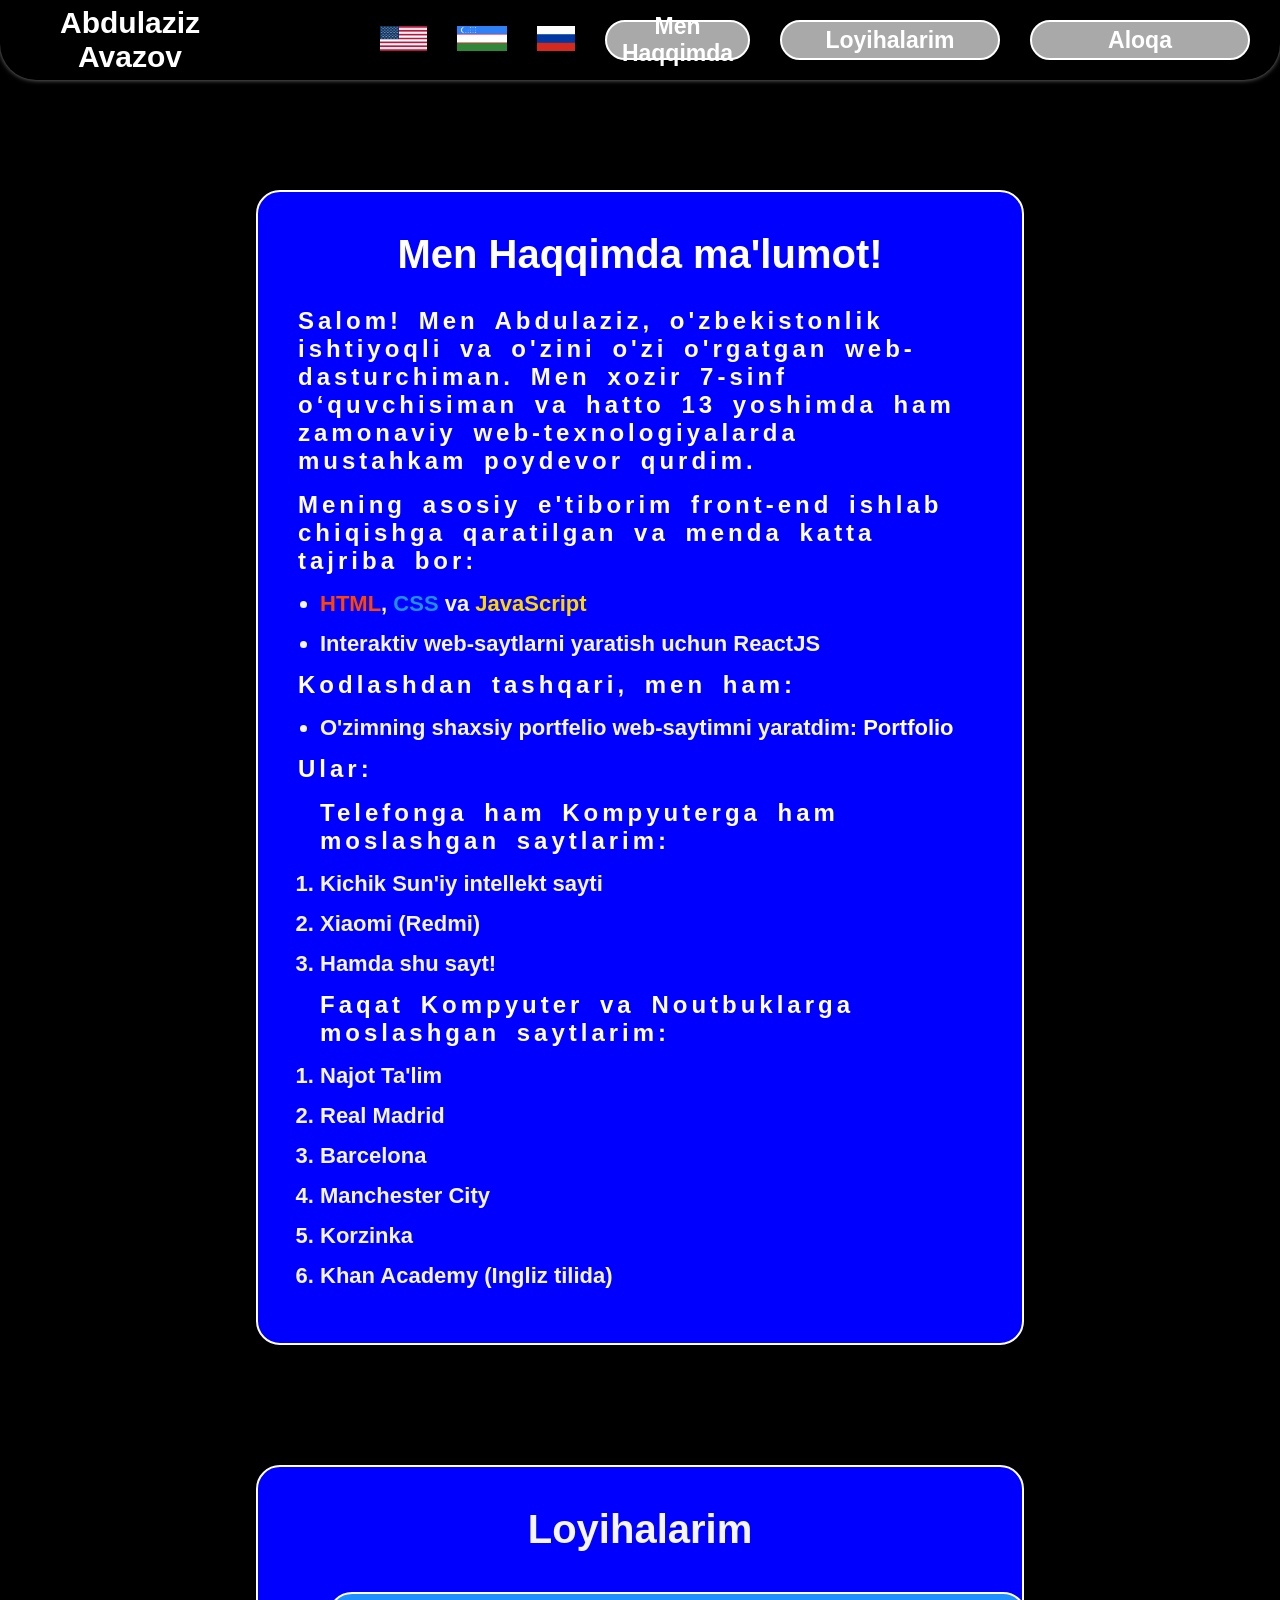
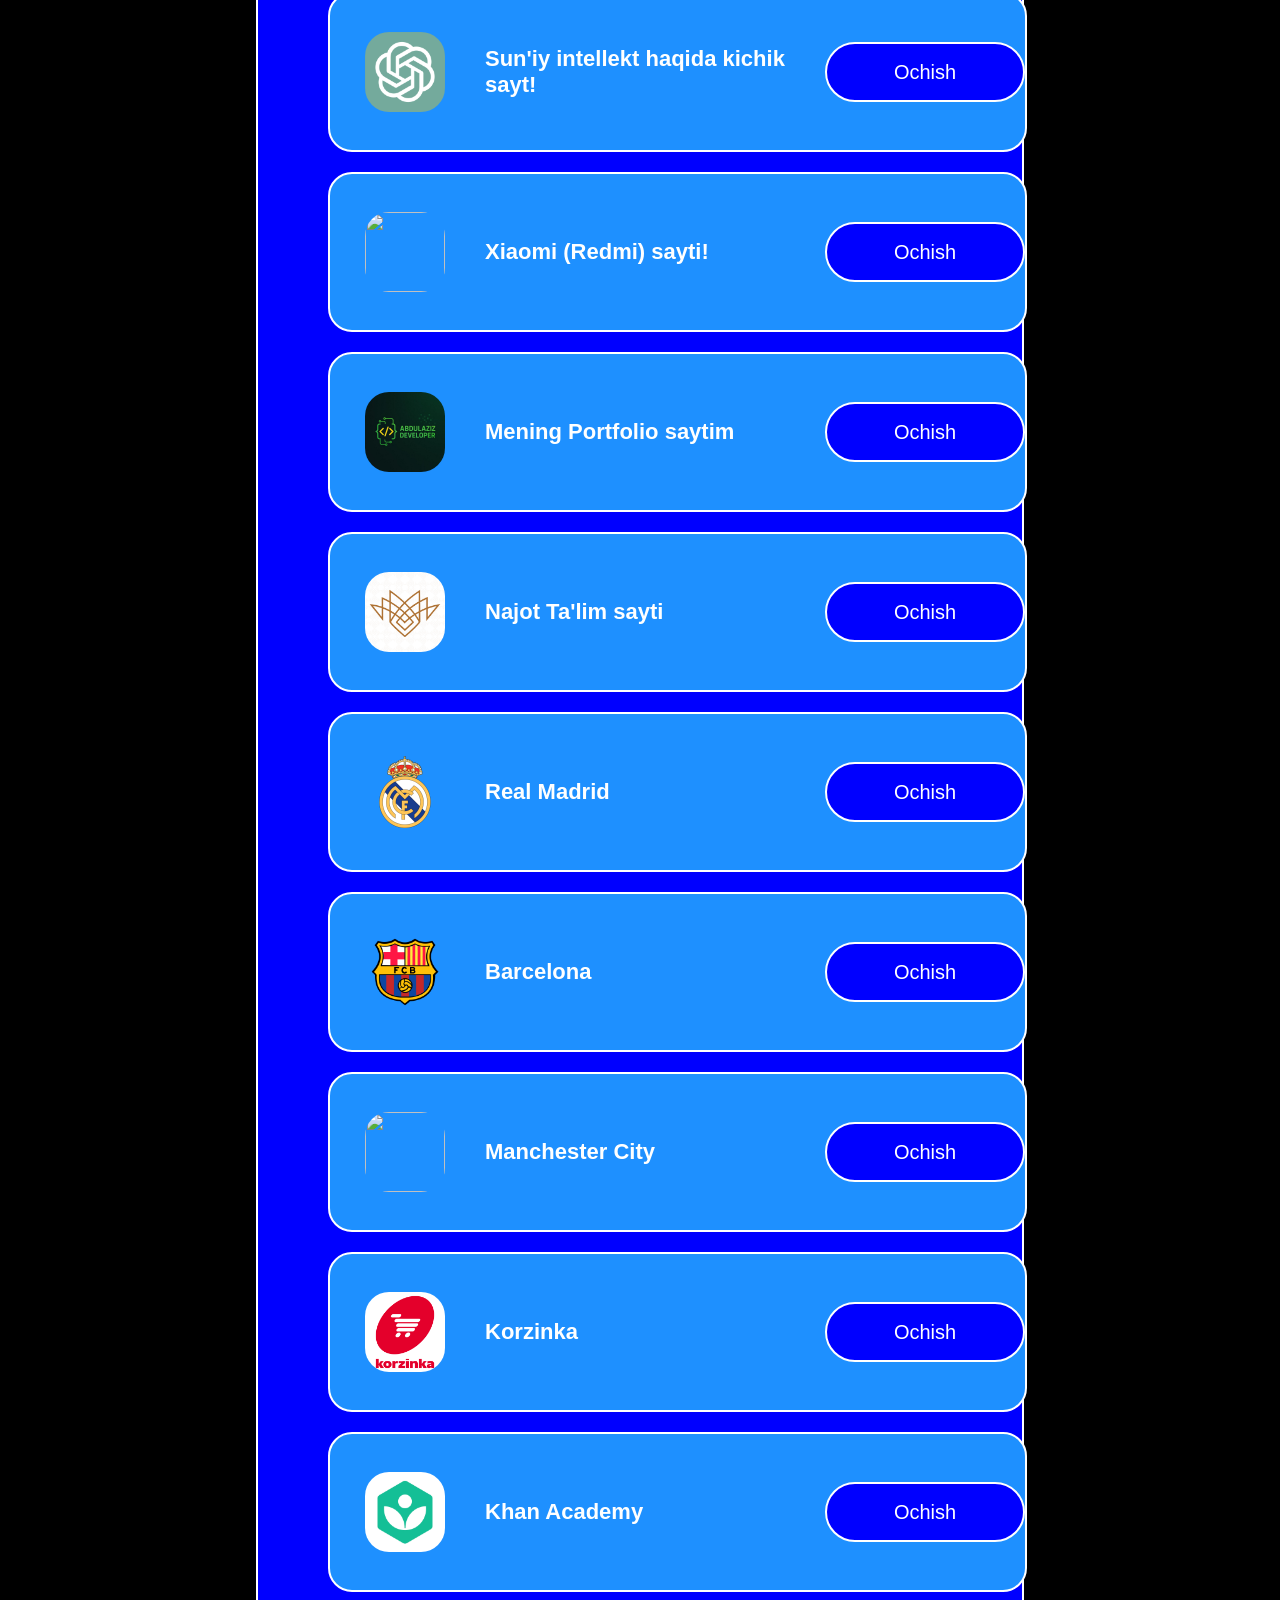
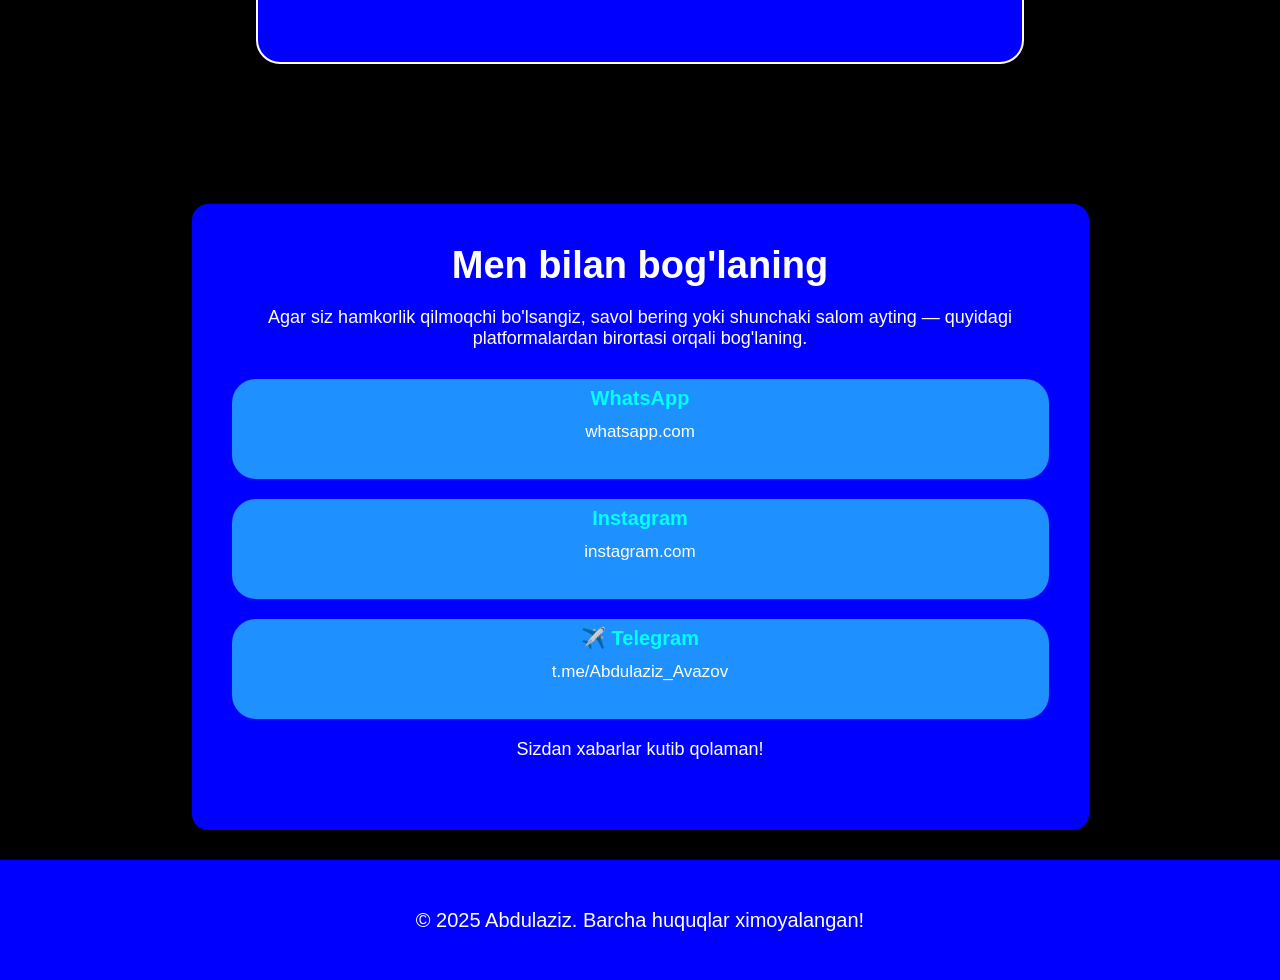
==== index.html @ b0a30433 "myportfolio" ====
<!DOCTYPE html>
<html lang="en">
<head>
    <meta charset="UTF-8">
    <meta name="viewport" content="width=device-width, initial-scale=1.0">
    <link rel="stylesheet" href="style.css">
    <title>Abdulaziz Portfolio</title>
</head>
<body>
    <header>
        <nav>
            <a href="./index.html"><h1>Abdulaziz Avazov</h1></a>
            <div class="flags">
                <a href="ingliz.html"><img src="img/image copy 7.png" alt=""></a>
                <a href="index.html"><img src="img/image copy 8.png" alt=""></a>
                <a href="rus.html"><img src="img/image copy 9.png" alt=""></a>
            </div>
            <h2 id="scroll-btn">Men Haqqimda</h2>
            <div class="h2lar">
                <h2 id="scroll-btn2">Loyihalarim</h2>
                <h2 id="scroll-btn3">Aloqa</h2>
            </div>
        </nav>
    </header>
    <main>
        <div class="first">
            <div class="men-haqqimda">
                <h1>Men Haqqimda ma'lumot!</h1>
                <p>Salom! Men Abdulaziz, o'zbekistonlik ishtiyoqli va o'zini o'zi o'rgatgan web-dasturchiman. Men xozir 7-sinf o‘quvchisiman va hatto 13 yoshimda ham zamonaviy web-texnologiyalarda mustahkam poydevor qurdim.<br>
                <p>Mening asosiy e'tiborim front-end ishlab chiqishga qaratilgan va menda katta tajriba bor:</p>
                <ul>
                    <li><span><b>HTML</b></span>, <span><b>CSS</b></span> va <span><b>JavaScript</b></span></li>
                    <li>Interaktiv web-saytlarni yaratish uchun ReactJS
                    </li>
                </ul>
                <p>Kodlashdan tashqari, men ham:            </p>
                <ul>
                    <li>O'zimning shaxsiy portfelio web-saytimni yaratdim: <a href="abdulazizportfolio.vercel.app">Portfolio</a></li>
                </ul>
                <p><b>Ular:</b><br></p>
                <ol>
                    <p>Telefonga ham Kompyuterga ham moslashgan saytlarim:</p>
                    <a href="https://reaksiyasayti.vercel.app/"><li>Kichik Sun'iy intellekt sayti</li></a>
                    <a href="https://xiaomi-beryl-nine.vercel.app/"><li>Xiaomi (Redmi)</li></a>
                    <a href="/index.html"><li>Hamda shu sayt!</li></a>
                </ol>
                <ol>
                    <p>Faqat Kompyuter va Noutbuklarga moslashgan saytlarim:</p>
                    <a href="https://najot-talim-sepia.vercel.app/"><li>Najot Ta'lim</li></a>
                    <a href="https://realmadrid-kohl.vercel.app/"><li>Real Madrid</li></a>
                    <a href="https://barcelonasitenikeproject.vercel.app/"><li>Barcelona</li></a>
                    <a href="https://mancity-mu.vercel.app/"><li>Manchester City</li></a>
                    <a href="https://korzinka-orcin.vercel.app/"><li>Korzinka</li></a>
                    <a href="https://khana-cademy.vercel.app/"><li>Khan Academy (Ingliz tilida)</li></a>
                </ol>
            </div>
        </div>
        <div class="second">
            <div class="div">
                <h1>Loyihalarim</h1>
                <div class="boxes">
                    <div class="box">
                        <img src="/img/image.png" alt="">
                        <div class="text">
                            <p>Sun'iy intellekt haqida kichik sayt!</p>
                        </div>
                        <a href="https://reaksiyasayti.vercel.app/"><button>Ochish</button></a>
                    </div>
                    <div class="box">
                        <img src="https://xiaomi-beryl-nine.vercel.app/img/logo.png" alt="">
                        <div class="text">
                            <p>Xiaomi (Redmi) sayti!</p>
                        </div>
                        <a href="https://xiaomi-beryl-nine.vercel.app/">
                            <button>Ochish</button>
                        </a>
                    </div>
                    <div class="box">
                        <img src="img/image copy.png" alt="">
                        <div class="text">
                            <p>Mening Portfolio saytim</p>
                        </div>
                        <a href="index.html">
                            <button>Ochish</button>
                        </a>
                    </div>
                    <div class="box">
                        <img src="img/image copy 2.png" alt="">
                        <div class="text">
                            <p>Najot Ta'lim sayti</p>
                        </div>
                        <a href="https://najot-talim-sepia.vercel.app/">
                            <button>Ochish</button>
                        </a>
                    </div>
                    <div class="box">
                        <img src="img/image copy 3.png" alt="">
                        <div class="text">
                            <p>Real Madrid</p>
                        </div>
                        <a href="https://realmadrid-kohl.vercel.app/">
                            <button>Ochish</button>
                        </a>
                    </div>
                    <div class="box">
                        <img src="img/image copy 4.png" alt="">
                        <div class="text">
                            <p>Barcelona</p>
                        </div>
                        <a href="https://barcelonasitenikeproject.vercel.app/">
                            <button>Ochish</button>
                        </a>
                    </div>
                    <div class="box">
                        <img src="https://www.mancity.com/dist/images/logos/crest.svg" alt="">
                        <div class="text">
                            <p>Manchester City</p>
                        </div>
                        <a href="https://mancity-mu.vercel.app/">
                            <button>Ochish</button>
                        </a>
                    </div>
                    <div class="box">
                        <img src="img/image copy 5.png" alt="">
                        <div class="text">
                            <p>Korzinka</p>
                        </div>
                        <a href="https://korzinka-orcin.vercel.app/">
                            <button>Ochish</button>
                        </a>
                    </div>
                    <div class="box">
                        <img src="./img/image copy 6.png" alt="">
                        <div class="text">
                            <p>Khan Academy</p>
                        </div>
                        <a href="https://khana-cademy.vercel.app/">
                            <button>Ochish</button>
                        </a>
                    </div>
                </div>
            </div>
        </div>
        <div class="fifth">
            <div class="divs">
                <h1>Men bilan bog'laning
                </h1>
                <p>Agar siz hamkorlik qilmoqchi bo'lsangiz, savol bering yoki shunchaki salom ayting — quyidagi platformalardan birortasi orqali bog'laning.                    </p>
                </a>
                <a href="https://wa.me/998949500058
                ">
                    <div class="div">
                        <h3>WhatsApp</h3>
                        <p>whatsapp.com</p>
                    </div>
                </a>
                <a href="https://www.instagram.com/abdulaziz_developer_/">
                    <div class="div">
                        <h3>Instagram</h3>
                        <p>instagram.com</p>
                    </div>
                </a>
                <a href="https://t.me/ABDULAZIZ_AVAZOV">
                    <div class="div">
                        <h3>✈️ Telegram</h3>
                        <p>t.me/Abdulaziz_Avazov</p>
                    </div>
                </a>
                <p>Sizdan xabarlar kutib qolaman!</p>
            </div>
        </div>
    </main>
    <footer>
        <p>© 2025 Abdulaziz. Barcha huquqlar ximoyalangan!</p>
    </footer>
    <script src="./script.js"></script>
</body>
</html>
---- style.css ----
*{
    margin: 0;
    padding: 0;
    box-sizing: border-box;
    font-family: sans-serif;
    text-decoration: none;
}

.flags{
    width: auto;
    height: 40px;
    display: flex;
    align-items: center;
    text-align: center;
    justify-content: center;
    flex-direction: row;
}

.h2lar{
    display: flex;
    align-items: center;
    justify-content: space-between;
}

body{
    width: 100%;
    background-color: black;
}

header nav{
    width: 100%;
    height: 80px;
    align-items: center;
    display: flex;
    position: fixed;
    background-color: rgb(30, 144, 255 0.1);
    z-index: 300;
    backdrop-filter: blur(30px);
    padding-left: 60px;
    top: 0;
    box-shadow: 0 0 5px gray;
    border-radius: 0 0 36px 36px;
    text-align: center;
}

header nav img{
    width: 3,2%;
    height: 25px;
    cursor: pointer;
    margin-right: 30px;
}

header nav h1{
    color: white;
    cursor: pointer;
    text-align: center;
    font-size: 30px;
    margin-right: 180px;
}

header nav h2{
    margin-right: 30px;
    width: 220px;
    height: 40px;
    font-size: 23px;
    align-items: center;
    justify-content: center;
    display: flex;
    border-radius: 24px;
    cursor: pointer;
    background-color: darkgray;
    color: white;
    border: 2px solid white;
}

header nav h2:hover{
    background-color: rgb(23, 23, 23);
    transition: 1s;
}

main{
    width: 100%;
    height: auto;
    margin-top: 90px;
    align-items: center;
    justify-content: center;
    display: flex;
    flex-direction: column;
}

.first {
    width: 100%;
    height: auto;
    display: flex;
    flex-direction: column;
    align-items: center;
    justify-content: center;
    padding-top: 100px;
}

main .first .men-haqqimda{
    width: 60%;
    border-radius: 24px;
    padding-top: 100px;
    backdrop-filter: blur(33px);
    background: blue;
    border: 2px solid white;
    height: auto;
    padding: 40px;
}

main .first .men-haqqimda ul li span:nth-child(1) b{
    color: orangered;
}

main .first .men-haqqimda ul li span:nth-child(2) b{
    color: dodgerblue;
}

main .first .men-haqqimda ul li span:nth-child(3) b{
    color: gold;
}

main .men-haqqimda h1{
    font-size: 40px;
    margin-bottom: 30px;
    text-align: center;
    color: white;
    font-family: Roboto, sans-serif;
}

main .men-haqqimda p{
    font-size: 24px;
    font-family: Roboto, sans-serif;
    color: white;
    font-weight: 600;
    letter-spacing: 4px;
    word-spacing: 6px;
    margin-bottom: 16px;
}

main .men-haqqimda ol,ul{
    margin-left: 22px;
}

main .men-haqqimda ol li{
    margin-bottom: 14px;
    font-size: 22px;
    font-weight: 700;
    color: whitesmoke;
}

main .men-haqqimda ul li{
    margin-bottom: 14px;
    font-size: 22px;
    font-weight: 700;
    color: whitesmoke;
}

a{
    color: white;
}

b{
    color: white;
}

.second{
    width: 100%;
    height: auto;
    align-items: center;
    justify-content: center;
    display: flex;
    padding-top: 120px;
}

.second .div{
    width: 60%;
    height: auto;
    padding: 40px;
    border-radius: 24px;
    border: 2px solid white;
    background:blue;
}

.second .div h1{
    font-size: 40px;
    margin-bottom: 10px;
    text-align: center;
    color: whitesmoke;
    font-family: Roboto, sans-serif;
}

.second .div .boxes{
    width: 100%;
    height: auto;
    display: grid;
    grid-template-columns: repeat(1,1fr);
    grid-template-rows: repeat(9, 160px);
    padding: 30px;
    gap: 20px;
}

.second .div .boxes h1{
    margin-bottom: 10px;
}

.second .div .boxes .box{
    border: 2px solid white;
    height: 160px;
    background: dodgerblue;
    color: white;
    align-items: center;
    padding-left: 35px;
    border-radius: 24px;
    display: flex;
    gap: 40px;
}

.second .div .boxes .box img{
    width: 80px;
    border-radius: 24px;
    height: 80px;
}

.second .div .boxes .box .text p{
    width: 300px;
    font-size: 22px;
    font-weight: 700;
}

.second .div .boxes .box button{
    width: 200px;
    border: 2px solid white;
    background: blue;
    color: white;
    height: 60px;
    border-radius: 4rem;
    cursor: pointer;
    font-size: 20px;
}

.second .div .boxes .box button:hover{
    transition: 1s;
    background-color: darkblue;
}

.fifth{
    width: 100%;
    height: auto;
    display: flex;
    align-items: center;
    justify-content: center;
    margin-top: 60px;
    padding-top: 80px;
}

.fifth .divs{
    width: 897px;
    height: auto;
    border-radius: 16px;
    backdrop-filter: blur(20px);
    background-color: blue;
    color: white;
    text-align: center;
    padding: 40px;
    margin-bottom: 30px;
    text-decoration: none;
}

.fifth .divs h1{
    font-size: 38px;
}

.fifth .divs p{
    margin-bottom: 30px;
    color: white;
    margin-top: 20px;
    font-size: 18px;
    font-family: Roboto, sans-serif;
}

.fifth a{
    text-decoration: none;
}

.fifth .divs .div{
    width: 100%;
    height: 100px;
    text-align: center;
    align-items: center;
    justify-content: center;
    display: flex;
    padding: 20px;
    flex-direction: column;
    background-color: dodgerblue;
    margin-top: 20px;
    border-radius: 24px;
    cursor: pointer;
}

.fifth .divs .p:last-child{
    margin-top: 25px;
}

.fifth .divs .div:hover{
    transform: scale(1.03);
    transition: .5s;
}

.fifth .divs .div p{
    font-size: 17px;
    color: white;
    font-family: Roboto, sans-serif;
    margin-top: 12px;
}

.fifth .divs .div p:hover{
    text-decoration: underline
}

.fifth .divs .div h3{
    color: #00FFF7;
    font-size: 20px;
    font-family: Roboto, sans-serif;
}

footer {
    width: 100%;
    height: 120px;
    background: blue;
    color: white;
    align-items: center;
    justify-content: center;
    display: flex;
    font-size: 20px;
}

@media (max-width: 431px) {
    header nav {
        flex-direction: column;
        height: auto;
        padding: 10px;
        gap: 10px;
        padding-left: 0;
    }

    header nav h1 {
        font-size: 22px;
        margin-right: 0;
    }

    header nav h2 {
        font-size: 18px;
        width: 180px;
        margin-right: 0;
        height: 36px;
    }

    header nav img {
        width: 40px;
        height: 20px;
        margin-right: 0;
    }

    .flags{
            display: flex;
            flex-direction: row; /* bu asosiy! */
            gap: 10px;
            align-items: center;
            justify-content: center;        
    }

    .flags img {
        width: 3,2%;
        height: 20px;
    }

    main {
        margin-top: 160px;
        padding: 10px;
    }

    main .first .men-haqqimda,
    .second .div,
    .fifth .divs {
        width: 90%;
        padding: 20px;
    }

    .second .div{
        padding: 20px 0;
    }

    .second .div .boxes{
        align-items: center;
        justify-content: center;
        display: flex;
        flex-direction: column;
        padding-left: 10px;
    }

    .second{
        align-items: center;
        justify-content: center;
        display: flex;
        padding-left: 0;
    }

    main .men-haqqimda h1,
    .second .div h1,
    .fifth .divs h1 {
        font-size: 28px;
    }

    main .men-haqqimda p {
        font-size: 18px;
        letter-spacing: 1px;
        word-spacing: 3px;
    }

    main .men-haqqimda ul li,
    main .men-haqqimda ol li,
    .second .div .boxes .box .text p {
        font-size: 18px;
    }

    .second .div .boxes {
        grid-template-rows: auto;
        grid-template-columns: 1fr;
        padding: 10px;
    }

    .second .div .boxes .box {
        flex-direction: column;
        height: auto;
        padding: 20px;
        text-align: center;
        gap: 20px;
    }

    .second .div .boxes .box img {
        width: 60px;
        height: 60px;
    }

    .second .div .boxes .box button {
        width: 100%;
        font-size: 16px;
        height: 50px;
    }

    .fifth .divs .div {
        flex-direction: column;
        height: auto;
        padding: 20px;
    }

    .fifth .divs .div p {
        font-size: 16px;
        margin-top: 10px;
    }

    .fifth .divs .div h3 {
        font-size: 18px;
    }

    footer {
        font-size: 16px;
        text-align: center;
        padding: 10px;
        height: auto;
    }
}
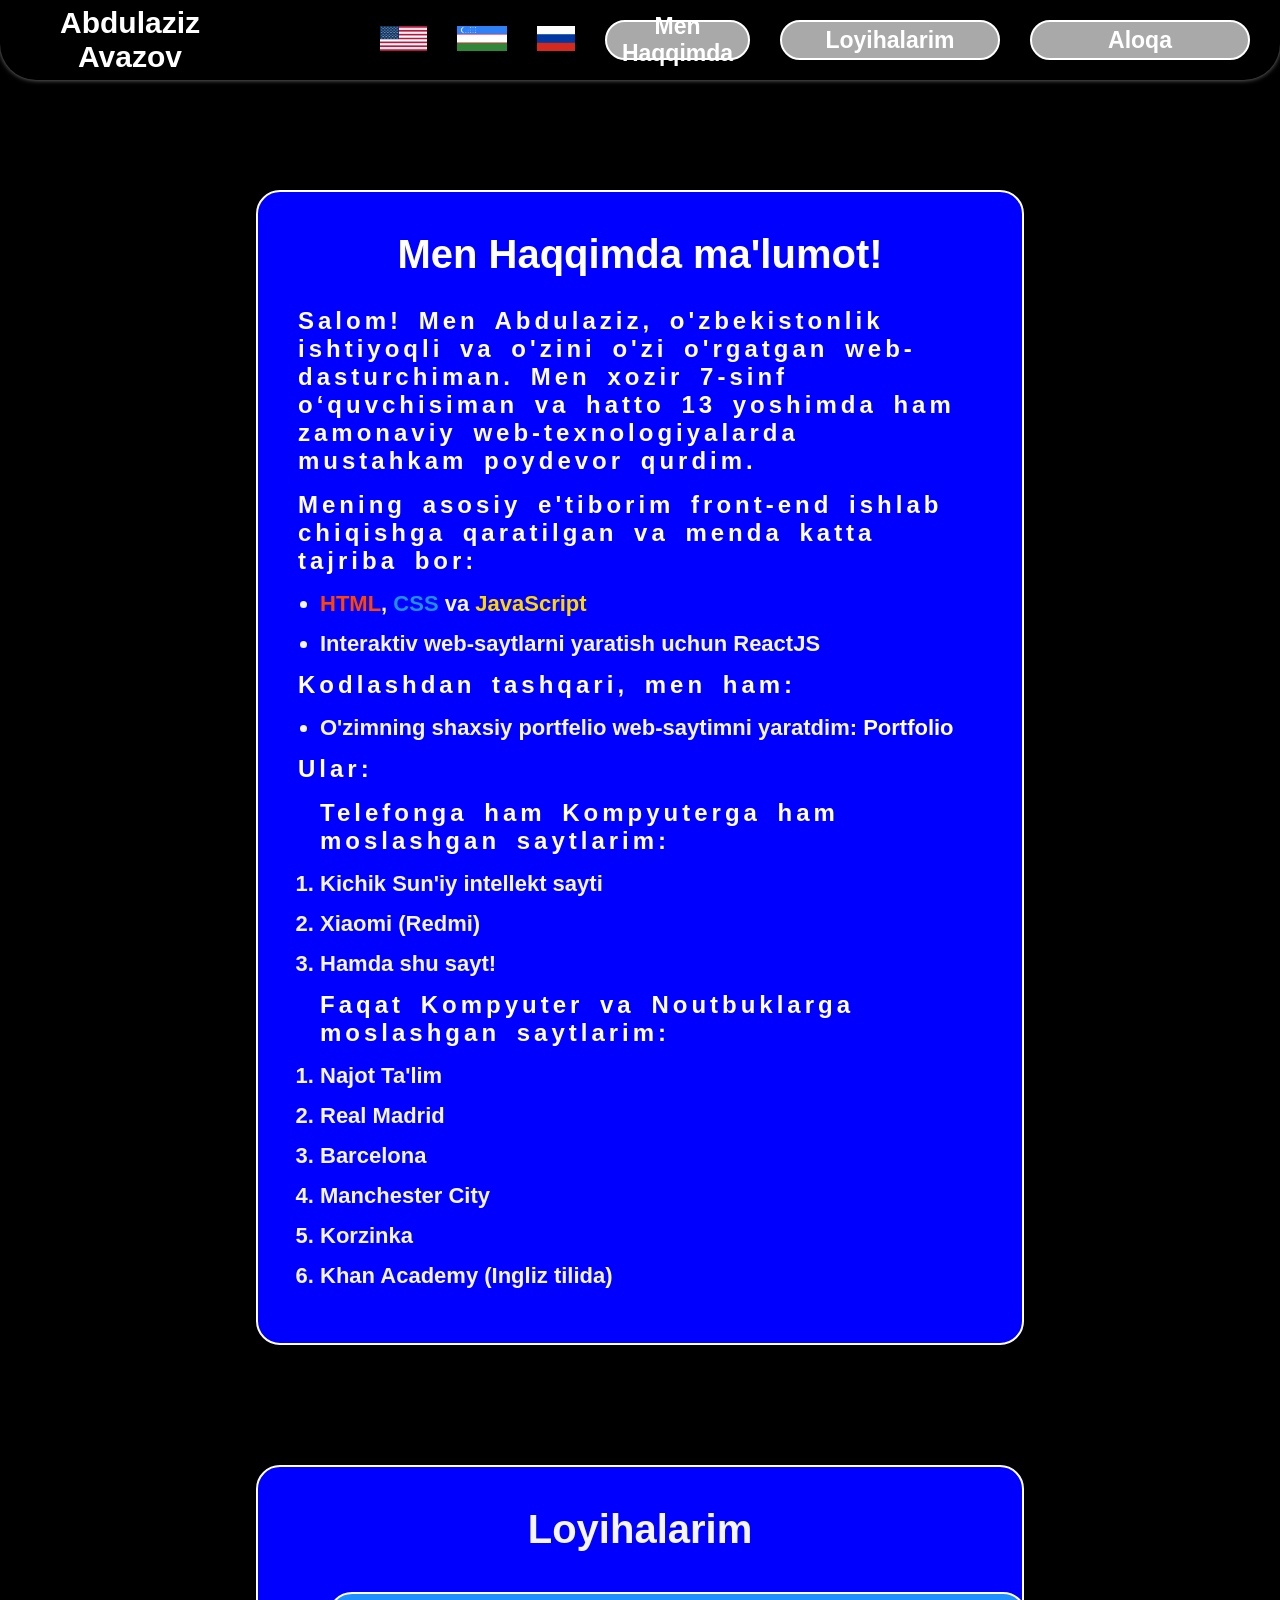
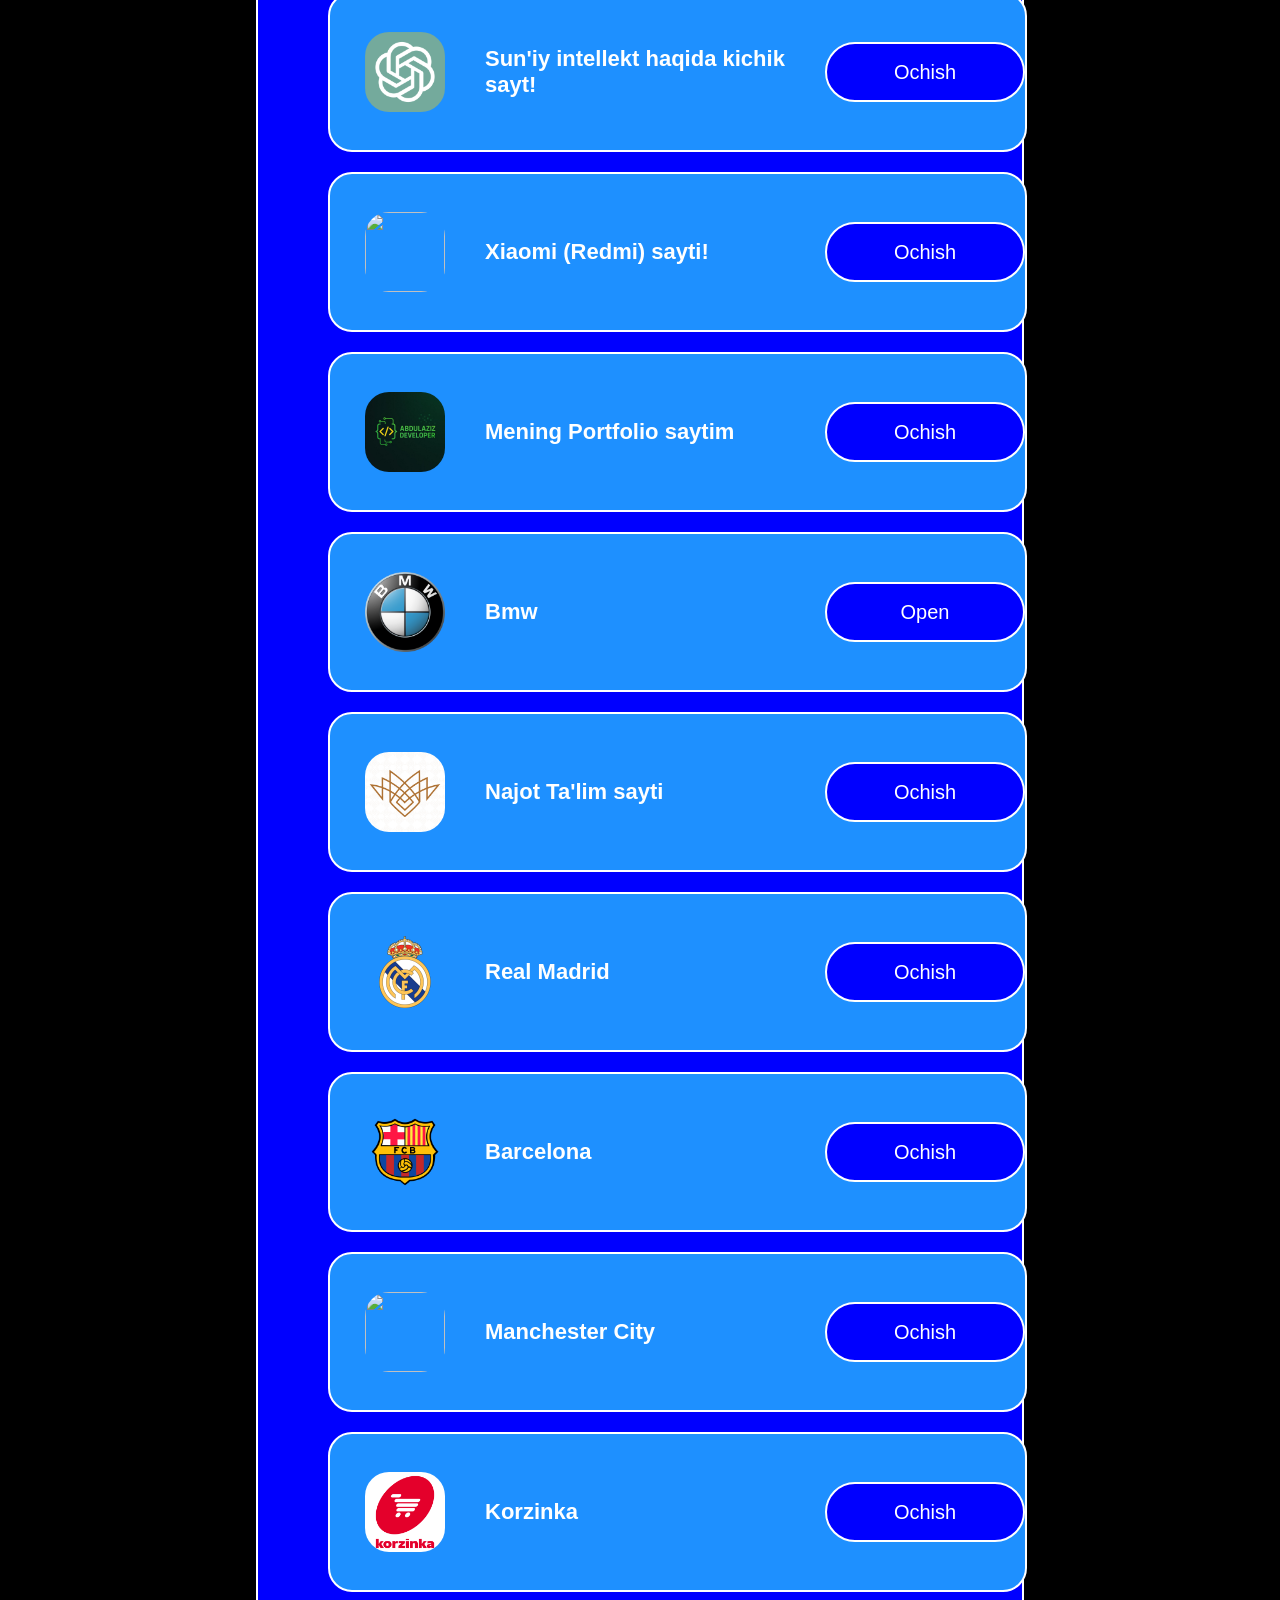
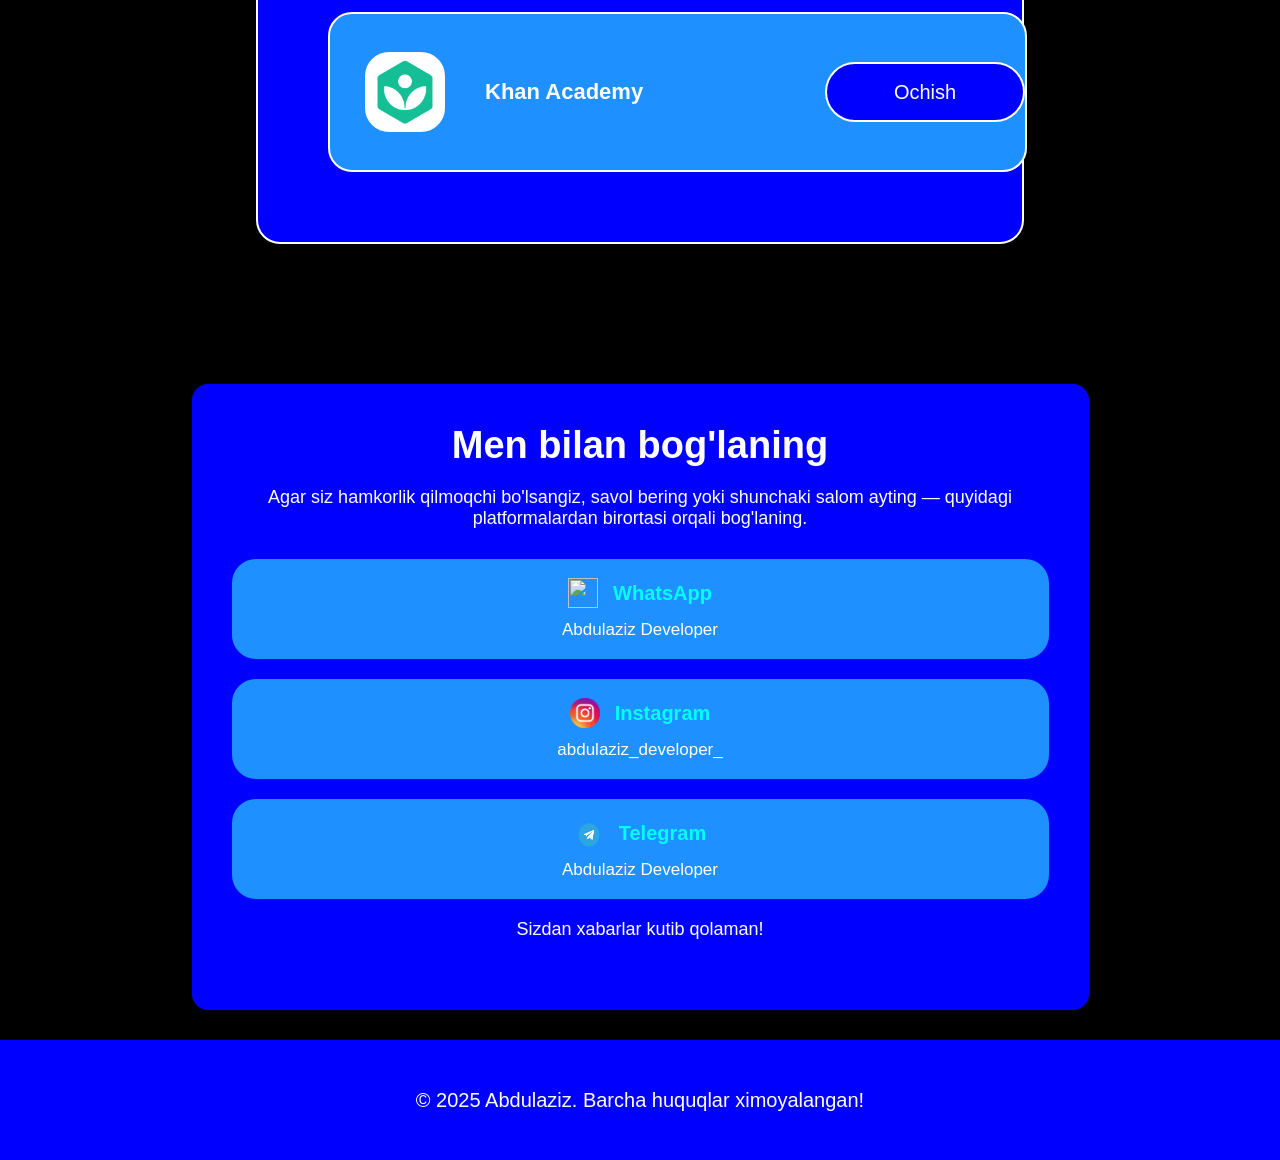
==== commit 4f1dd234: "myportfolio" ====
--- a/index.html
+++ b/index.html
@@ -85,6 +85,15 @@
                         </a>
                     </div>
                     <div class="box">
+                        <img src="img/image copy 10.png" alt="">
+                        <div class="text">
+                            <p>Bmw</p>
+                        </div>
+                        <a href="https://bmw-indol-three.vercel.app/">
+                            <button>Open</button>
+                        </a>                    
+                    </div>
+                    <div class="box">
                         <img src="img/image copy 2.png" alt="">
                         <div class="text">
                             <p>Najot Ta'lim sayti</p>
@@ -150,20 +159,29 @@
                 <a href="https://wa.me/998949500058
                 ">
                     <div class="div">
-                        <h3>WhatsApp</h3>
-                        <p>whatsapp.com</p>
+                        <div class="h3333">
+                            <img src="/img/image copy 11.png" alt="">
+                            <h3>WhatsApp</h3>
+                        </div>
+                        <p>Abdulaziz Developer</p>
                     </div>
                 </a>
                 <a href="https://www.instagram.com/abdulaziz_developer_/">
                     <div class="div">
-                        <h3>Instagram</h3>
-                        <p>instagram.com</p>
+                        <div class="h3333">
+                            <img src="img/image copy 12.png" alt="">
+                            <h3>Instagram</h3>
+                        </div>
+                        <p>abdulaziz_developer_</p>
                     </div>
                 </a>
                 <a href="https://t.me/ABDULAZIZ_AVAZOV">
                     <div class="div">
-                        <h3>✈️ Telegram</h3>
-                        <p>t.me/Abdulaziz_Avazov</p>
+                        <div class="h3333">
+                            <img src="img/image copy 13.png" alt="">
+                            <h3>Telegram</h3>
+                        </div>
+                        <p>Abdulaziz Developer</p>
                     </div>
                 </a>
                 <p>Sizdan xabarlar kutib qolaman!</p>
--- a/style.css
+++ b/style.css
@@ -206,6 +206,7 @@
 }
 
 .second .div .boxes .box{
+    width: 100%;
     border: 2px solid white;
     height: 160px;
     background: dodgerblue;
@@ -288,15 +289,14 @@
     width: 100%;
     height: 100px;
     text-align: center;
-    align-items: center;
-    justify-content: center;
-    display: flex;
-    padding: 20px;
+    justify-content: center;
+    display: flex;
     flex-direction: column;
     background-color: dodgerblue;
     margin-top: 20px;
     border-radius: 24px;
     cursor: pointer;
+    padding-top: 30px;
 }
 
 .fifth .divs .p:last-child{
@@ -323,6 +323,18 @@
     color: #00FFF7;
     font-size: 20px;
     font-family: Roboto, sans-serif;
+}
+
+.h3333{
+    display: flex;
+    align-items: center;
+    justify-content: center;
+    gap:15px;
+}
+
+.h3333 img{
+    width: 30px;
+    height: 30px;
 }
 
 footer {
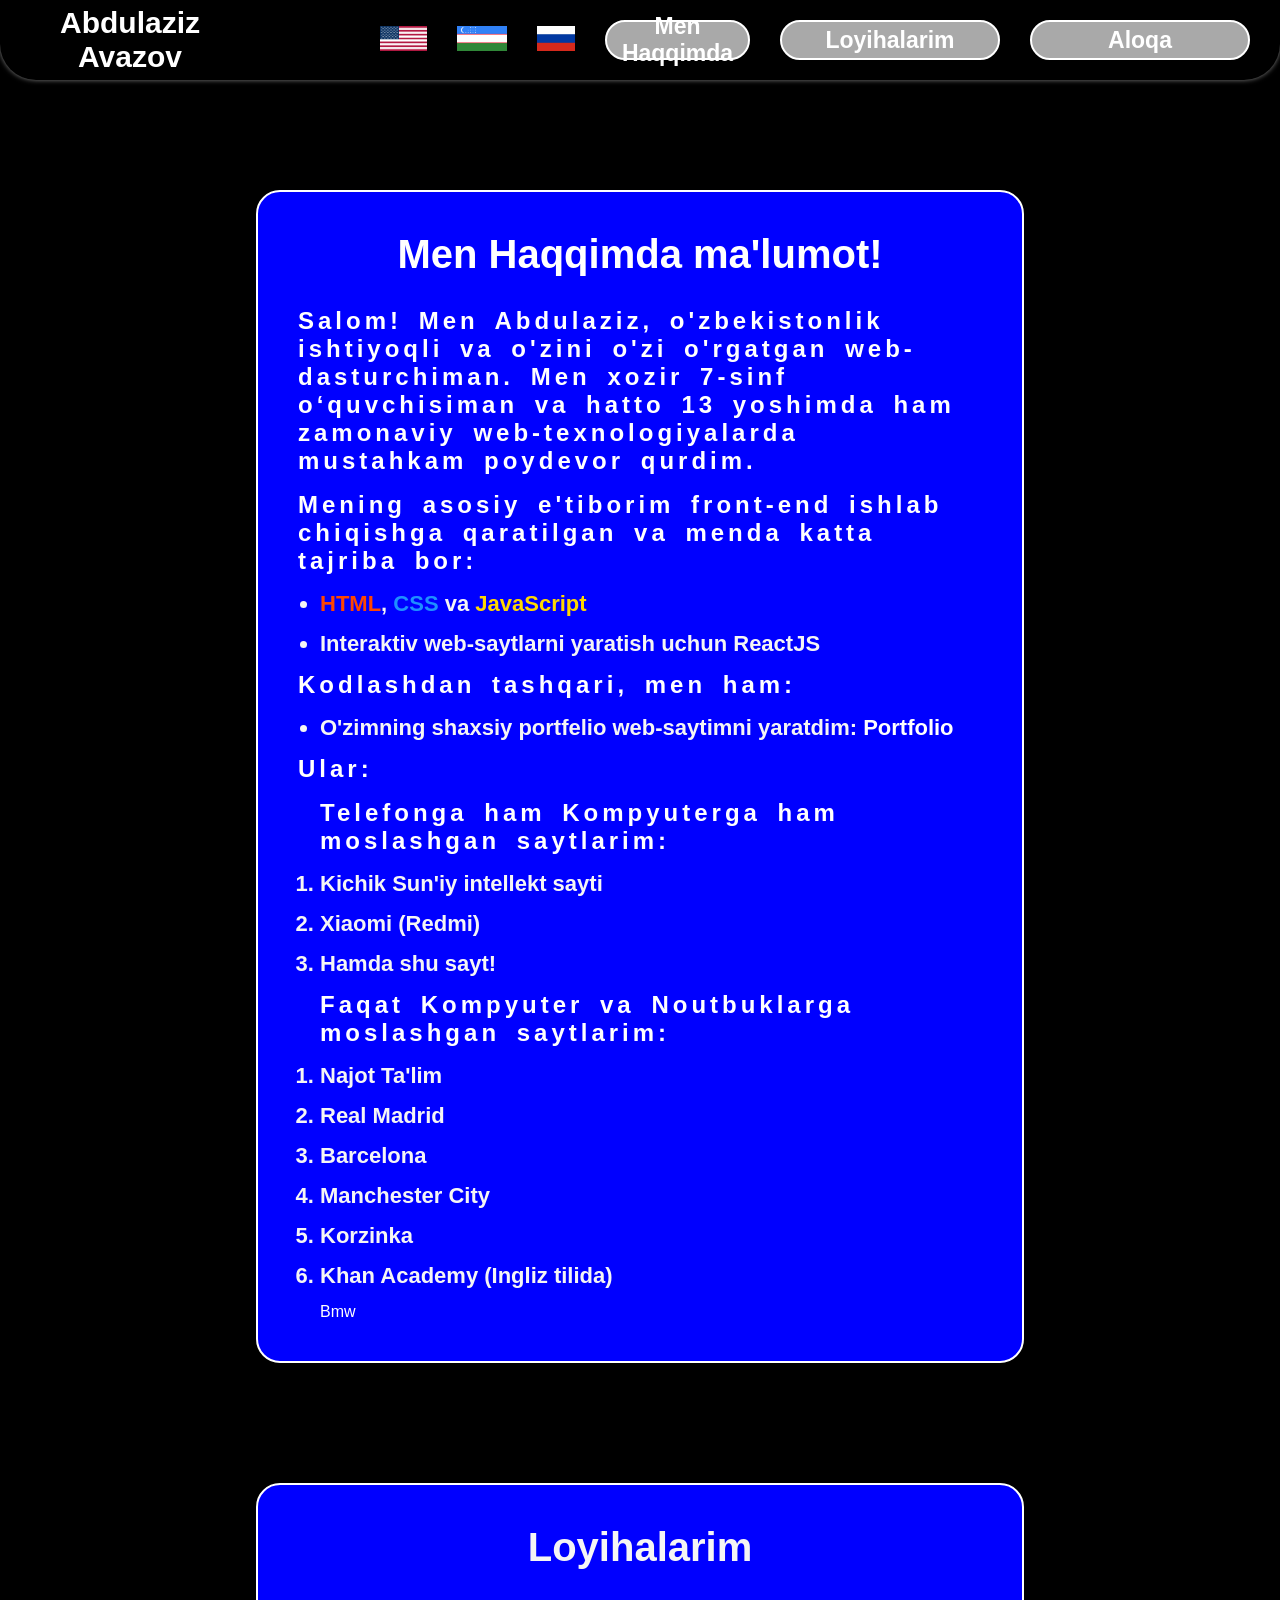
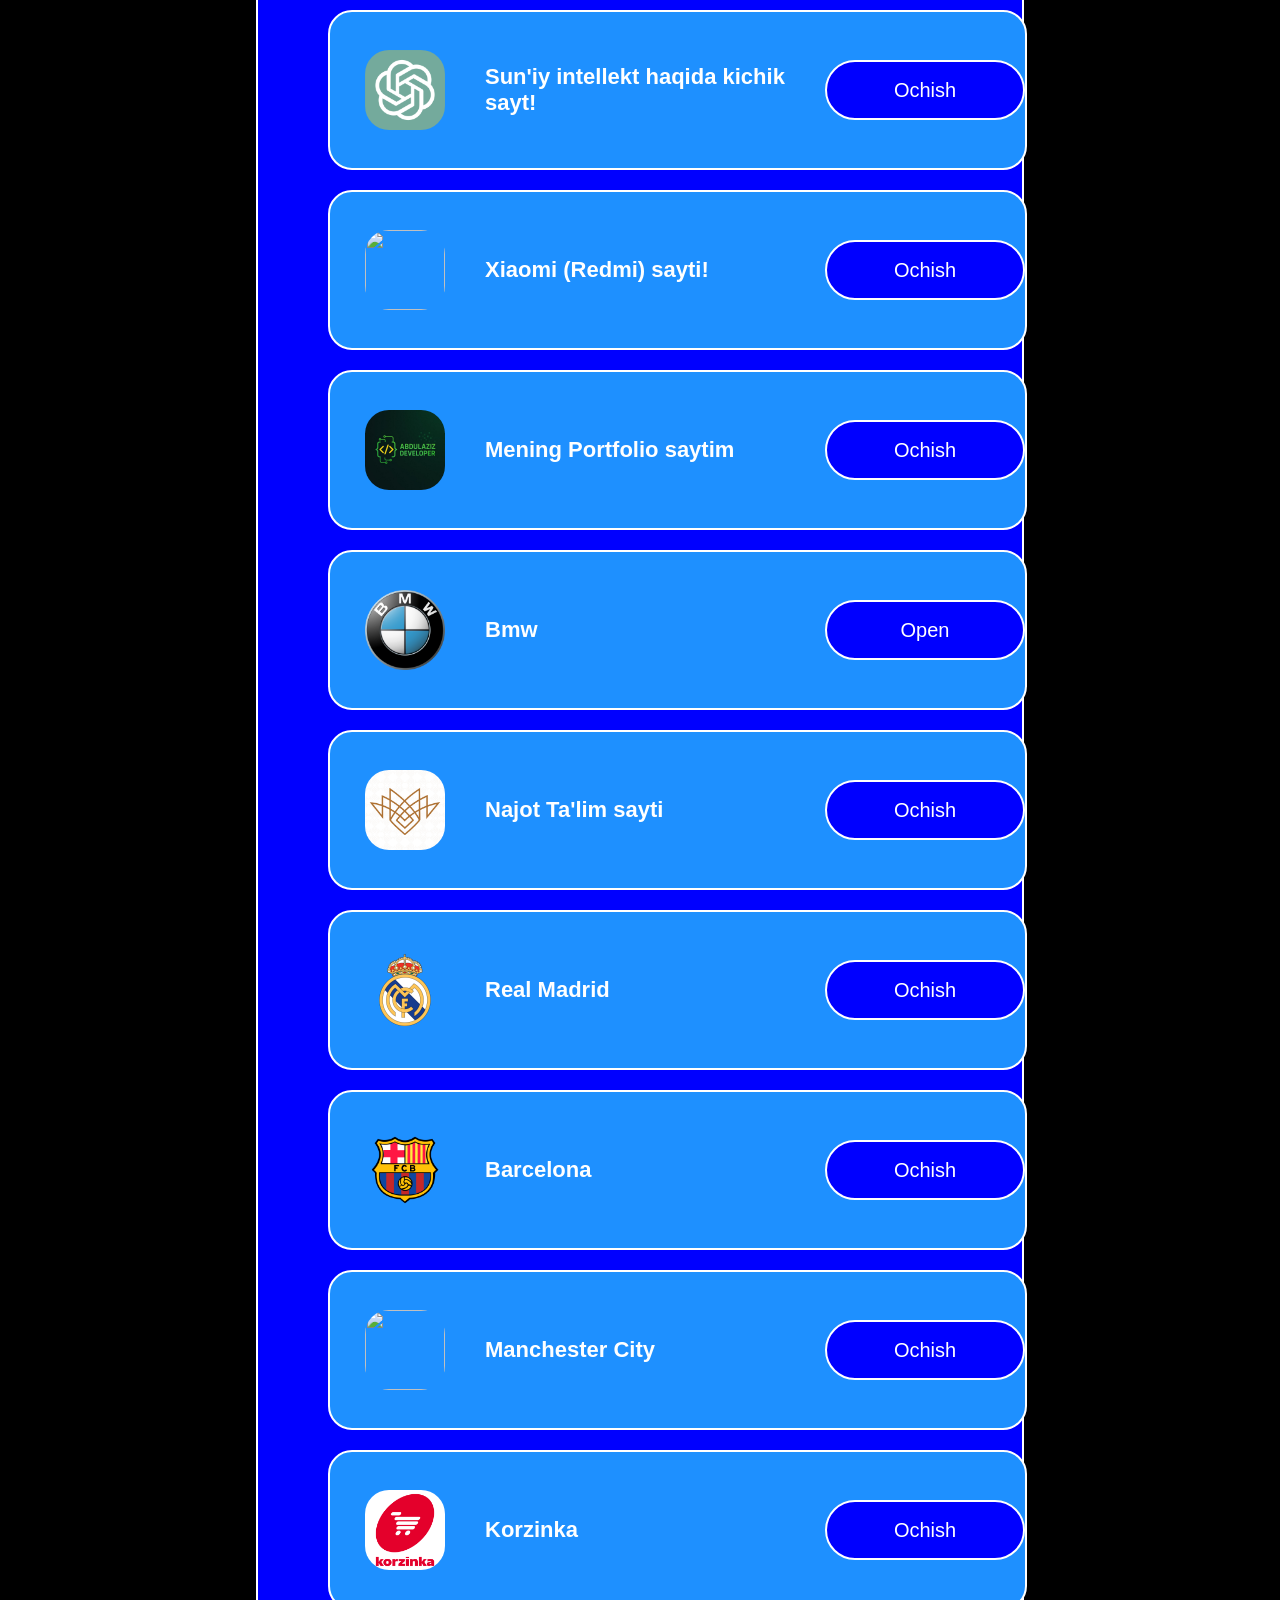
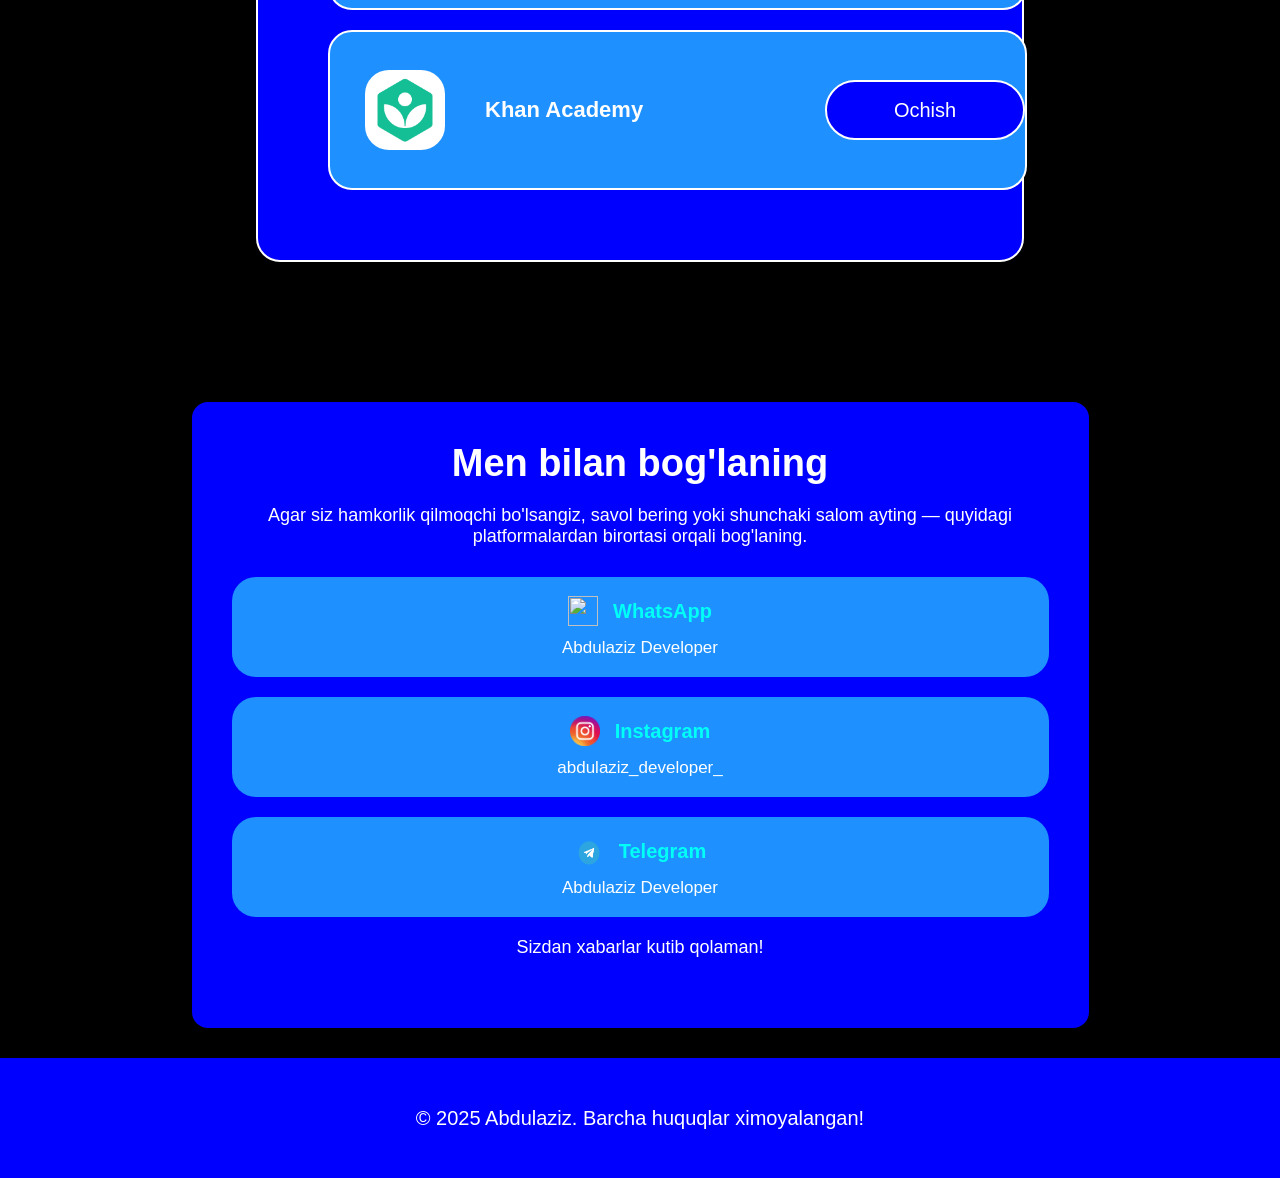
==== commit c1dc6232: "portfolio" ====
--- a/index.html
+++ b/index.html
@@ -52,6 +52,7 @@
                     <a href="https://mancity-mu.vercel.app/"><li>Manchester City</li></a>
                     <a href="https://korzinka-orcin.vercel.app/"><li>Korzinka</li></a>
                     <a href="https://khana-cademy.vercel.app/"><li>Khan Academy (Ingliz tilida)</li></a>
+                    <a href="https://bmw-indol-three.vercel.app/">Bmw</a>
                 </ol>
             </div>
         </div>
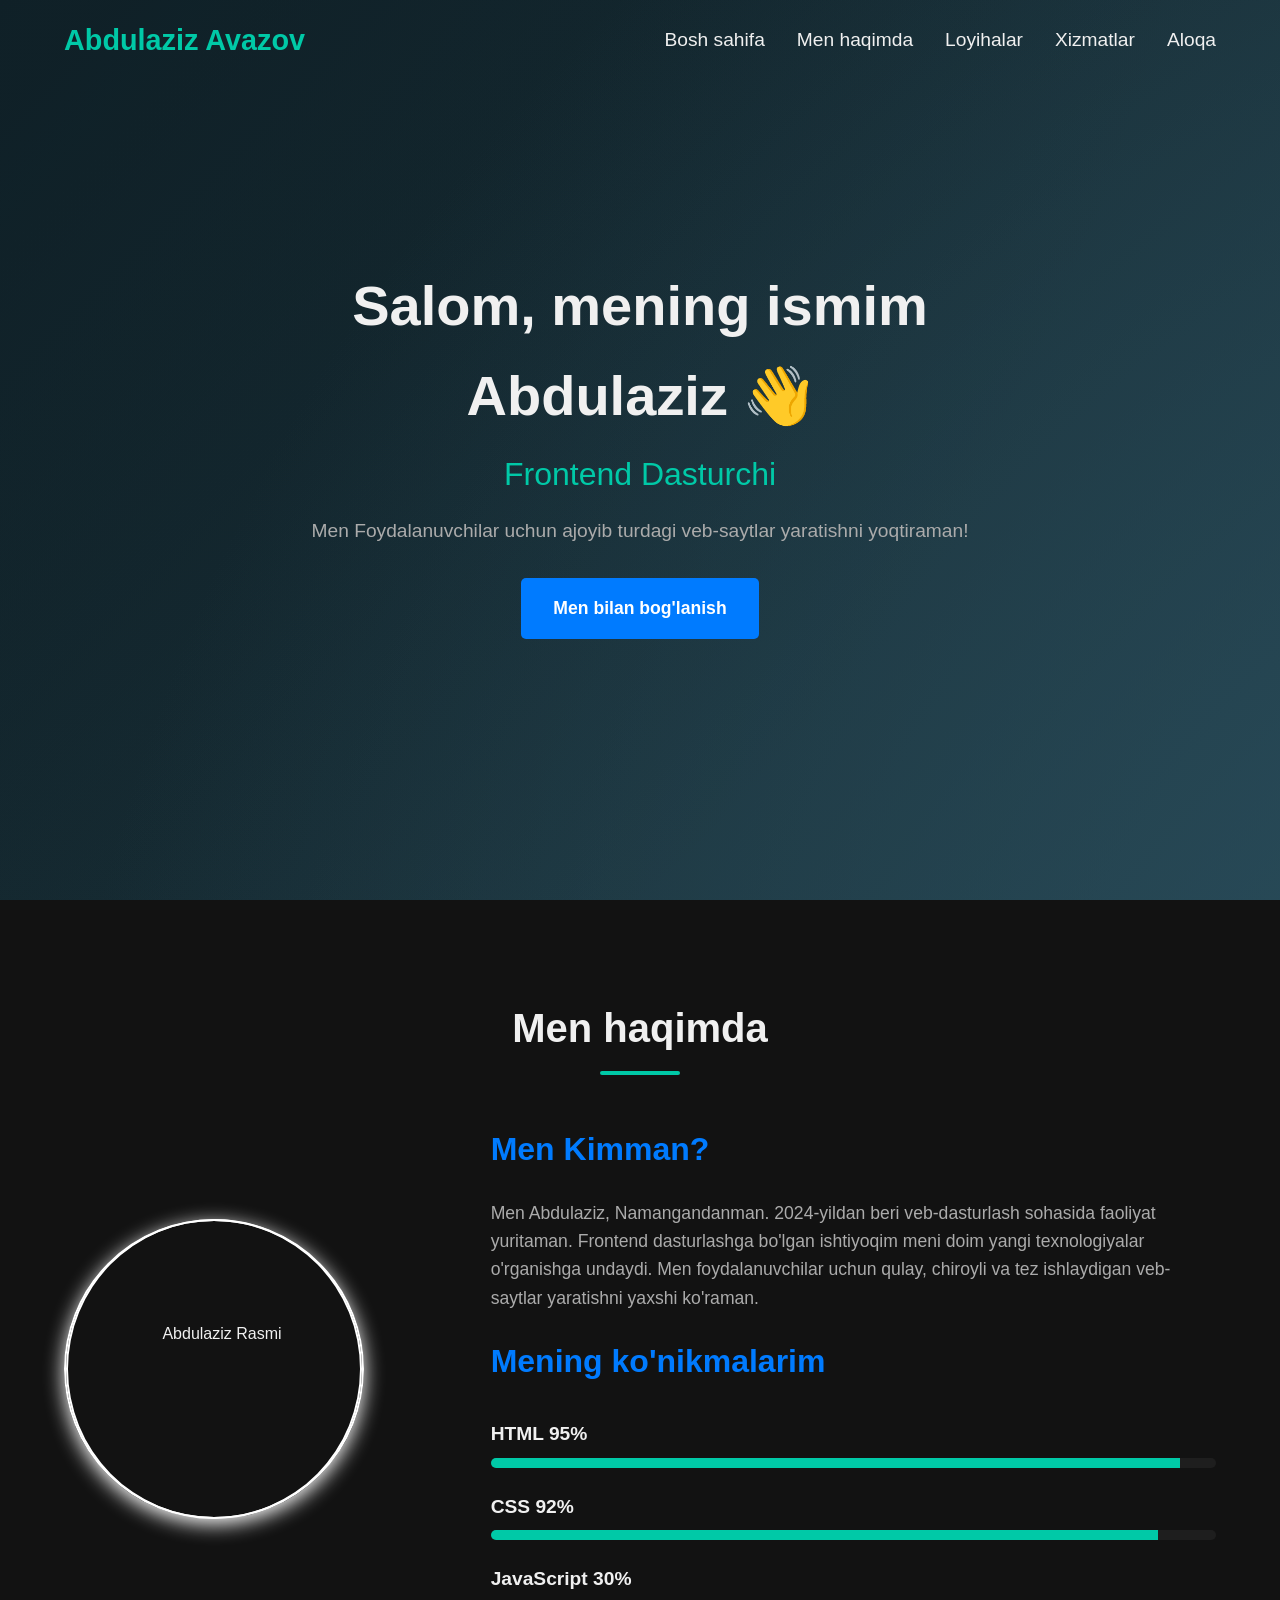
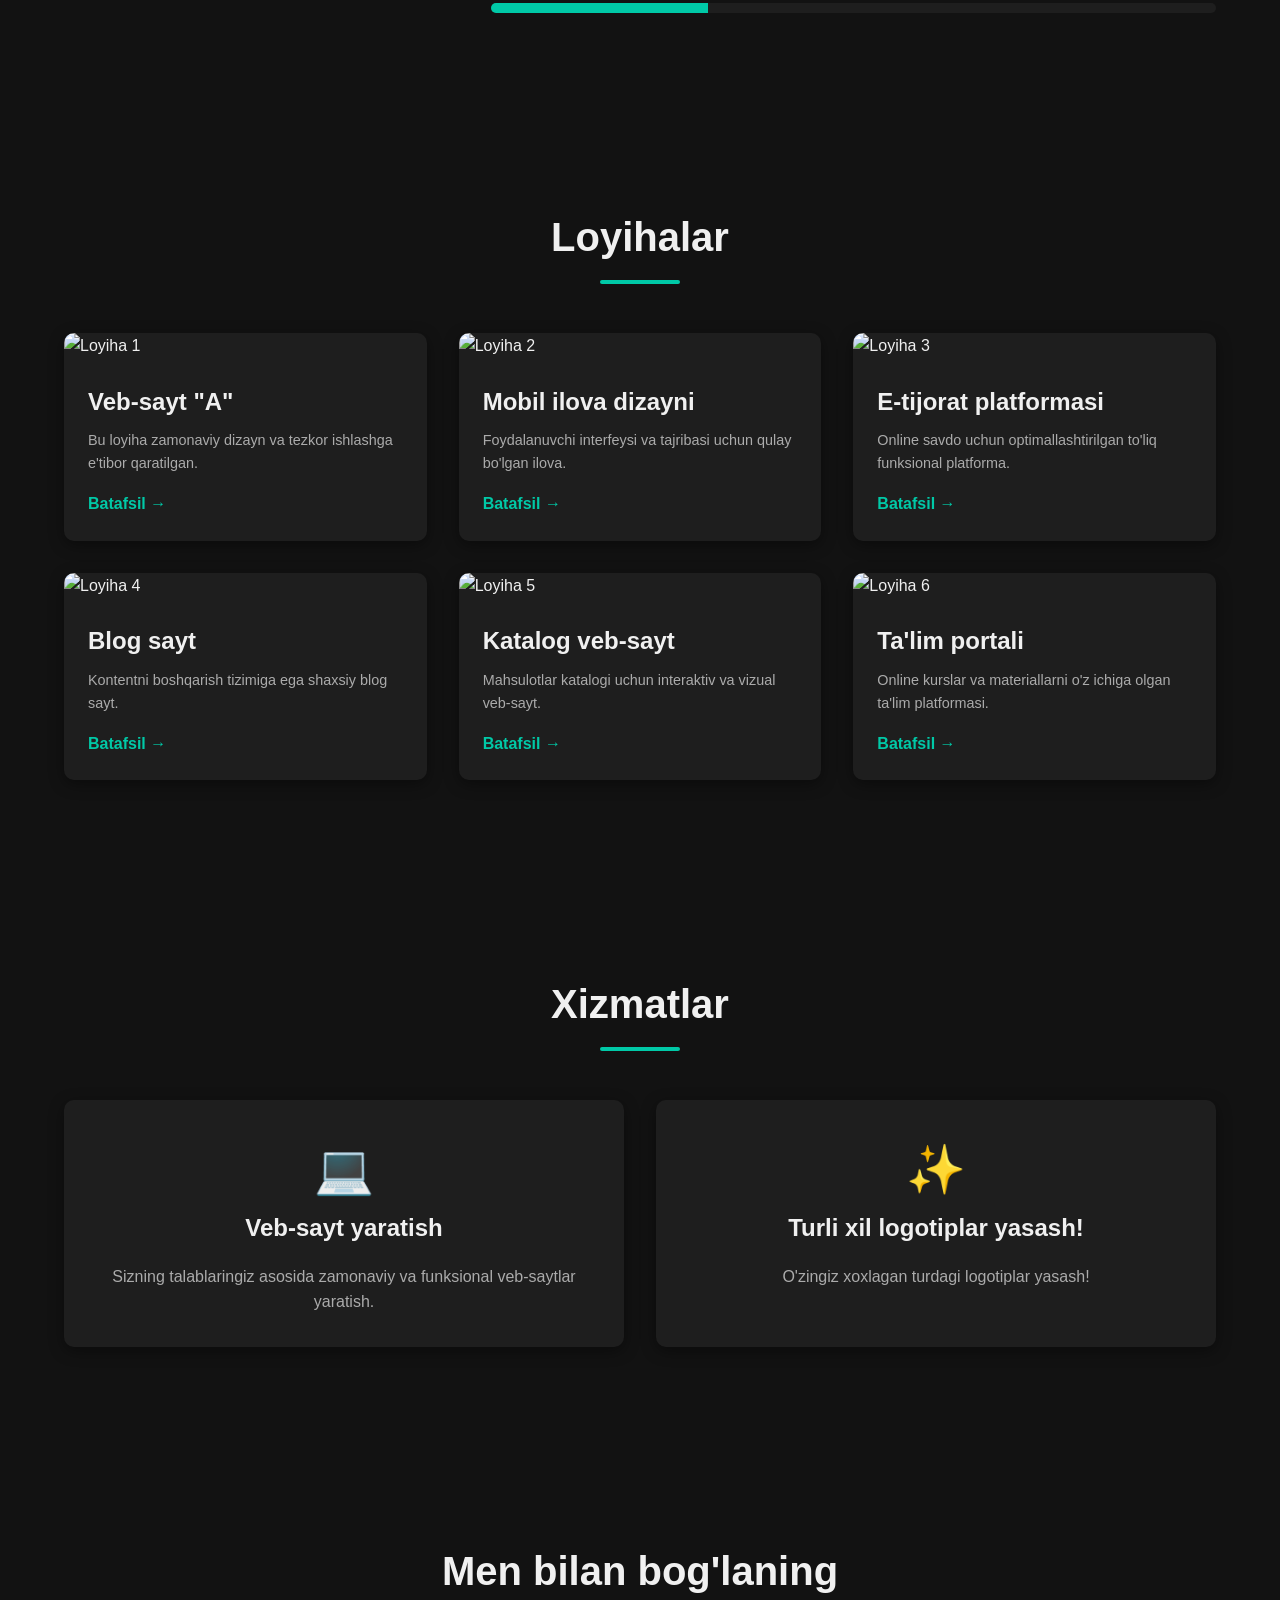
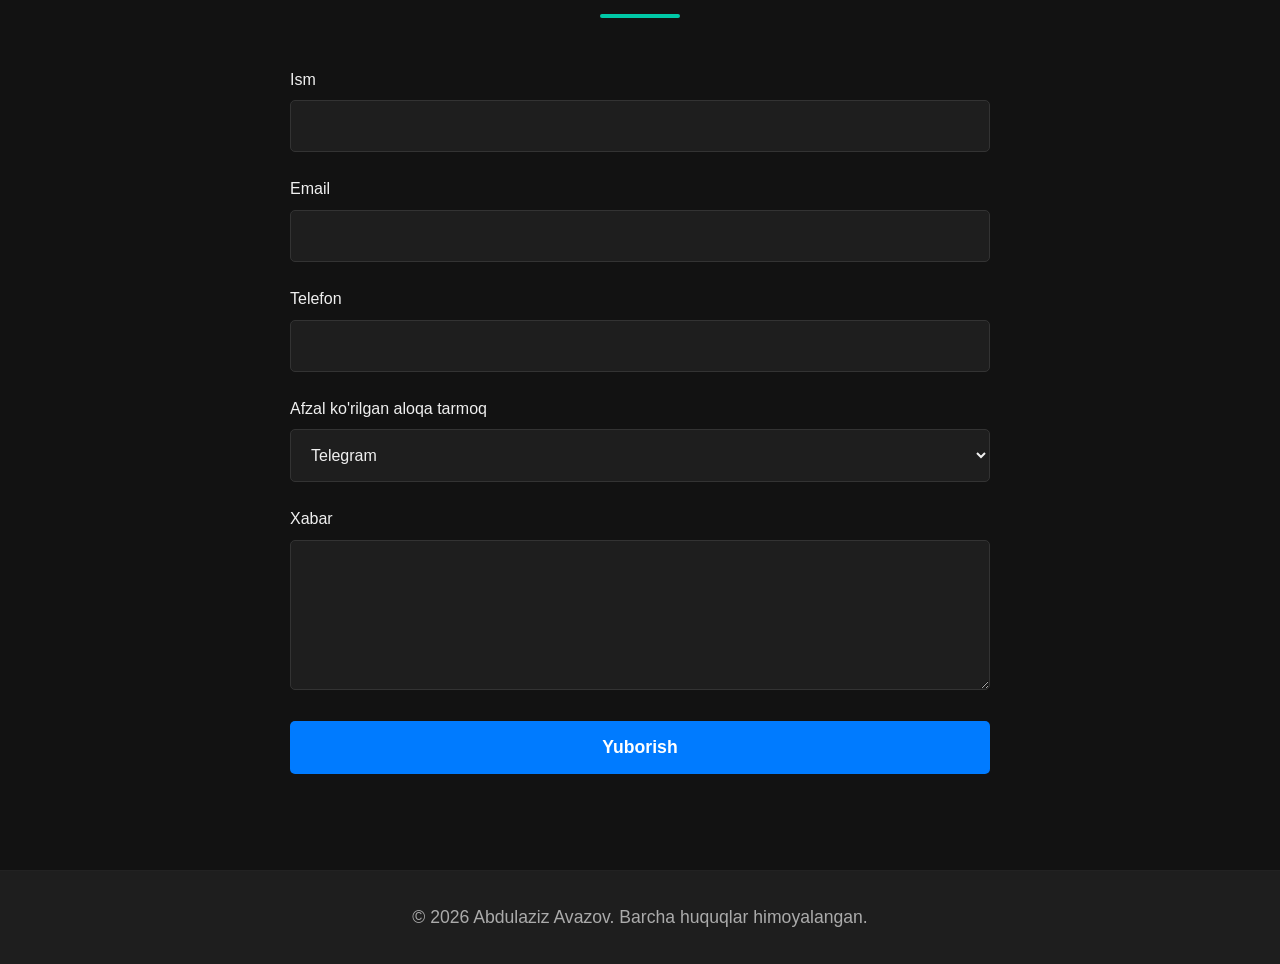
==== commit 7869f722: "portfoilo" ====
--- a/index.html
+++ b/index.html
@@ -1,197 +1,209 @@
-<!DOCTYPE html>
-<html lang="en">
+<!doctype html>
+<html lang="uz">
 <head>
     <meta charset="UTF-8">
     <meta name="viewport" content="width=device-width, initial-scale=1.0">
+    <title>Abdulaziz Avazov | Portfolio</title>
     <link rel="stylesheet" href="style.css">
-    <title>Abdulaziz Portfolio</title>
 </head>
 <body>
-    <header>
-        <nav>
-            <a href="./index.html"><h1>Abdulaziz Avazov</h1></a>
-            <div class="flags">
-                <a href="ingliz.html"><img src="img/image copy 7.png" alt=""></a>
-                <a href="index.html"><img src="img/image copy 8.png" alt=""></a>
-                <a href="rus.html"><img src="img/image copy 9.png" alt=""></a>
-            </div>
-            <h2 id="scroll-btn">Men Haqqimda</h2>
-            <div class="h2lar">
-                <h2 id="scroll-btn2">Loyihalarim</h2>
-                <h2 id="scroll-btn3">Aloqa</h2>
-            </div>
-        </nav>
+    <header class="main-header" id="nav">
+        <div class="container nav-container">
+            <div class="logo">
+                <a href="#hero">Abdulaziz Avazov</a>
+            </div>
+            <nav class="main-nav">
+                <ul>
+                    <li><a href="#hero">Bosh sahifa</a></li>
+                    <li><a href="#about">Men haqimda</a></li>
+                    <li><a href="#projects">Loyihalar</a></li>
+                    <li><a href="#services">Xizmatlar</a></li>
+                    <li><a href="#contact">Aloqa</a></li>
+                </ul>
+            </nav>
+            <div class="hamburger">
+                <span></span>
+                <span></span>
+                <span></span>
+            </div>
+        </div>
     </header>
+
     <main>
-        <div class="first">
-            <div class="men-haqqimda">
-                <h1>Men Haqqimda ma'lumot!</h1>
-                <p>Salom! Men Abdulaziz, o'zbekistonlik ishtiyoqli va o'zini o'zi o'rgatgan web-dasturchiman. Men xozir 7-sinf o‘quvchisiman va hatto 13 yoshimda ham zamonaviy web-texnologiyalarda mustahkam poydevor qurdim.<br>
-                <p>Mening asosiy e'tiborim front-end ishlab chiqishga qaratilgan va menda katta tajriba bor:</p>
-                <ul>
-                    <li><span><b>HTML</b></span>, <span><b>CSS</b></span> va <span><b>JavaScript</b></span></li>
-                    <li>Interaktiv web-saytlarni yaratish uchun ReactJS
-                    </li>
-                </ul>
-                <p>Kodlashdan tashqari, men ham:            </p>
-                <ul>
-                    <li>O'zimning shaxsiy portfelio web-saytimni yaratdim: <a href="abdulazizportfolio.vercel.app">Portfolio</a></li>
-                </ul>
-                <p><b>Ular:</b><br></p>
-                <ol>
-                    <p>Telefonga ham Kompyuterga ham moslashgan saytlarim:</p>
-                    <a href="https://reaksiyasayti.vercel.app/"><li>Kichik Sun'iy intellekt sayti</li></a>
-                    <a href="https://xiaomi-beryl-nine.vercel.app/"><li>Xiaomi (Redmi)</li></a>
-                    <a href="/index.html"><li>Hamda shu sayt!</li></a>
-                </ol>
-                <ol>
-                    <p>Faqat Kompyuter va Noutbuklarga moslashgan saytlarim:</p>
-                    <a href="https://najot-talim-sepia.vercel.app/"><li>Najot Ta'lim</li></a>
-                    <a href="https://realmadrid-kohl.vercel.app/"><li>Real Madrid</li></a>
-                    <a href="https://barcelonasitenikeproject.vercel.app/"><li>Barcelona</li></a>
-                    <a href="https://mancity-mu.vercel.app/"><li>Manchester City</li></a>
-                    <a href="https://korzinka-orcin.vercel.app/"><li>Korzinka</li></a>
-                    <a href="https://khana-cademy.vercel.app/"><li>Khan Academy (Ingliz tilida)</li></a>
-                    <a href="https://bmw-indol-three.vercel.app/">Bmw</a>
-                </ol>
-            </div>
+        <section class="hero-section" id="hero">
+            <div class="hero-content fade-in-up">
+                <h1>Salom, mening ismim Abdulaziz 👋</h1>
+                <h2>Frontend Dasturchi</h2>
+                <p>Men Foydalanuvchilar uchun ajoyib turdagi veb-saytlar yaratishni yoqtiraman!</p>
+                <a href="#contact" class="hero-cta">Men bilan bog'lanish</a>
+            </div>
+        </section>
+
+        <section id="about">
+            <div class="container reveal-element">
+                <h2 class="section-title">Men haqimda</h2>
+                <div class="about-grid">
+                    <div class="about-photo reveal-element">
+                        <img src="img/abdulaziz avazov.png" alt="Abdulaziz Rasmi">
+                    </div>
+                    <div class="about-text reveal-element">
+                        <h3>Men Kimman?</h3>
+                        <p>
+                            Men Abdulaziz, Namangandanman. 2024-yildan beri veb-dasturlash sohasida faoliyat yuritaman. Frontend dasturlashga bo'lgan ishtiyoqim meni doim yangi texnologiyalar o'rganishga undaydi. Men foydalanuvchilar uchun qulay, chiroyli va tez ishlaydigan veb-saytlar yaratishni yaxshi ko'raman.
+                        </p>
+                        <h3>Mening ko'nikmalarim</h3>
+                        <div class="skills-list">
+                            <div class="skill-item">
+                                <h4>HTML 95%</h4>
+                                <div class="skill-bar-container">
+                                    <div class="skill-bar html-bar"></div>
+                                </div>
+                            </div>
+                            <div class="skill-item">
+                                <h4>CSS 92%</h4>
+                                <div class="skill-bar-container">
+                                    <div class="skill-bar css-bar"></div>
+                                </div>
+                            </div>
+                            <div class="skill-item">
+                                <h4>JavaScript 30%</h4>
+                                <div class="skill-bar-container">
+                                    <div class="skill-bar js-bar"></div>
+                                </div>
+                            </div>
+                        </div>
+                    </div>
+                </div>
+            </div>
+        </section>
+
+        <section id="projects">
+            <div class="container reveal-element">
+                <h2 class="section-title">Loyihalar</h2>
+                <div class="projects-grid">
+                    <div class="project-card reveal-element">
+                        <img src="https://via.placeholder.com/400x220" alt="Loyiha 1">
+                        <div class="project-info">
+                            <h4>Veb-sayt "A"</h4>
+                            <p>Bu loyiha zamonaviy dizayn va tezkor ishlashga e'tibor qaratilgan.</p>
+                            <a href="#">Batafsil &rarr;</a>
+                        </div>
+                    </div>
+                    <div class="project-card reveal-element">
+                        <img src="https://via.placeholder.com/400x220" alt="Loyiha 2">
+                        <div class="project-info">
+                            <h4>Mobil ilova dizayni</h4>
+                            <p>Foydalanuvchi interfeysi va tajribasi uchun qulay bo'lgan ilova.</p>
+                            <a href="#">Batafsil &rarr;</a>
+                        </div>
+                    </div>
+                    <div class="project-card reveal-element">
+                        <img src="https://via.placeholder.com/400x220" alt="Loyiha 3">
+                        <div class="project-info">
+                            <h4>E-tijorat platformasi</h4>
+                            <p>Online savdo uchun optimallashtirilgan to'liq funksional platforma.</p>
+                            <a href="#">Batafsil &rarr;</a>
+                        </div>
+                    </div>
+                    <div class="project-card reveal-element">
+                        <img src="https://via.placeholder.com/400x220" alt="Loyiha 4">
+                        <div class="project-info">
+                            <h4>Blog sayt</h4>
+                            <p>Kontentni boshqarish tizimiga ega shaxsiy blog sayt.</p>
+                            <a href="#">Batafsil &rarr;</a>
+                        </div>
+                    </div>
+                    <div class="project-card reveal-element">
+                        <img src="https://via.placeholder.com/400x220" alt="Loyiha 5">
+                        <div class="project-info">
+                            <h4>Katalog veb-sayt</h4>
+                            <p>Mahsulotlar katalogi uchun interaktiv va vizual veb-sayt.</p>
+                            <a href="#">Batafsil &rarr;</a>
+                        </div>
+                    </div>
+                    <div class="project-card reveal-element">
+                        <img src="https://via.placeholder.com/400x220" alt="Loyiha 6">
+                        <div class="project-info">
+                            <h4>Ta'lim portali</h4>
+                            <p>Online kurslar va materiallarni o'z ichiga olgan ta'lim platformasi.</p>
+                            <a href="#">Batafsil &rarr;</a>
+                        </div>
+                    </div>
+                </div>
+            </div>
+        </section>
+
+        <section id="services">
+            <div class="container reveal-element">
+                <h2 class="section-title">Xizmatlar</h2>
+                <div class="services-grid">
+                    <div class="service-item reveal-element">
+                        <span class="icon">💻</span>
+                        <h3>Veb-sayt yaratish</h3>
+                        <p>Sizning talablaringiz asosida zamonaviy va funksional veb-saytlar yaratish.</p>
+                    </div>
+                    <div class="service-item reveal-element">
+                        <span class="icon">✨</span>
+                        <h3>Turli xil logotiplar yasash!</h3>
+                        <p>O'zingiz xoxlagan turdagi logotiplar yasash!</p>
+                    </div>
+                </div>
+            </div>
+        </section>
+
+        <section id="contact">
+            <div class="container reveal-element">
+                <h2 class="section-title">Men bilan bog'laning</h2>
+                <div class="contact-content">
+                    <form class="contact-form" id="contactForm">
+                        <div class="form-group">
+                            <label for="name">Ism</label>
+                            <input type="text" id="name" name="name" required aria-label="Ismingiz">
+                        </div>
+                        <div class="form-group">
+                            <label for="email">Email</label>
+                            <input type="email" id="email" name="email" required aria-label="Elektron pochta manzilingiz">
+                        </div>
+                        <div class="form-group">
+                            <label for="phone">Telefon</label>
+                            <input type="tel" id="phone" name="phone" aria-label="Telefon raqamingiz">
+                        </div>
+                        <div class="form-group">
+                            <label for="platform">Afzal ko'rilgan aloqa tarmoq</label>
+                            <select id="platform" name="platform" aria-label="Afzal ko'rilgan aloqa tarmoq">
+                                <option value="telegram">Telegram</option>
+                                <option value="whatsapp">WhatsApp</option>
+                                <option value="instagram">Instagram</option>
+                            </select>
+                        </div>
+                        <div class="form-group" id="instagramField" style="display: none;">
+                            <label for="instagramNickname">Instagram Nickname</label>
+                            <input type="text" id="instagramNickname" name="instagramNickname" aria-label="Instagram nicknamingiz">
+                        </div>
+                        <div class="form-group">
+                            <label for="message">Xabar</label>
+                            <textarea id="message" name="message" rows="5" required aria-label="Xabaringiz"></textarea>
+                        </div>
+                        <button type="submit">Yuborish</button>
+                    </form>
+                </div>
+            </div>
+        </section>
+    </main>
+
+    <footer class="main-footer">
+        <div class="container">
+            <p class="copyright-text">© <span id="currentYear"></span> Abdulaziz Avazov. Barcha huquqlar himoyalangan.</p>
         </div>
-        <div class="second">
-            <div class="div">
-                <h1>Loyihalarim</h1>
-                <div class="boxes">
-                    <div class="box">
-                        <img src="/img/image.png" alt="">
-                        <div class="text">
-                            <p>Sun'iy intellekt haqida kichik sayt!</p>
-                        </div>
-                        <a href="https://reaksiyasayti.vercel.app/"><button>Ochish</button></a>
-                    </div>
-                    <div class="box">
-                        <img src="https://xiaomi-beryl-nine.vercel.app/img/logo.png" alt="">
-                        <div class="text">
-                            <p>Xiaomi (Redmi) sayti!</p>
-                        </div>
-                        <a href="https://xiaomi-beryl-nine.vercel.app/">
-                            <button>Ochish</button>
-                        </a>
-                    </div>
-                    <div class="box">
-                        <img src="img/image copy.png" alt="">
-                        <div class="text">
-                            <p>Mening Portfolio saytim</p>
-                        </div>
-                        <a href="index.html">
-                            <button>Ochish</button>
-                        </a>
-                    </div>
-                    <div class="box">
-                        <img src="img/image copy 10.png" alt="">
-                        <div class="text">
-                            <p>Bmw</p>
-                        </div>
-                        <a href="https://bmw-indol-three.vercel.app/">
-                            <button>Open</button>
-                        </a>                    
-                    </div>
-                    <div class="box">
-                        <img src="img/image copy 2.png" alt="">
-                        <div class="text">
-                            <p>Najot Ta'lim sayti</p>
-                        </div>
-                        <a href="https://najot-talim-sepia.vercel.app/">
-                            <button>Ochish</button>
-                        </a>
-                    </div>
-                    <div class="box">
-                        <img src="img/image copy 3.png" alt="">
-                        <div class="text">
-                            <p>Real Madrid</p>
-                        </div>
-                        <a href="https://realmadrid-kohl.vercel.app/">
-                            <button>Ochish</button>
-                        </a>
-                    </div>
-                    <div class="box">
-                        <img src="img/image copy 4.png" alt="">
-                        <div class="text">
-                            <p>Barcelona</p>
-                        </div>
-                        <a href="https://barcelonasitenikeproject.vercel.app/">
-                            <button>Ochish</button>
-                        </a>
-                    </div>
-                    <div class="box">
-                        <img src="https://www.mancity.com/dist/images/logos/crest.svg" alt="">
-                        <div class="text">
-                            <p>Manchester City</p>
-                        </div>
-                        <a href="https://mancity-mu.vercel.app/">
-                            <button>Ochish</button>
-                        </a>
-                    </div>
-                    <div class="box">
-                        <img src="img/image copy 5.png" alt="">
-                        <div class="text">
-                            <p>Korzinka</p>
-                        </div>
-                        <a href="https://korzinka-orcin.vercel.app/">
-                            <button>Ochish</button>
-                        </a>
-                    </div>
-                    <div class="box">
-                        <img src="./img/image copy 6.png" alt="">
-                        <div class="text">
-                            <p>Khan Academy</p>
-                        </div>
-                        <a href="https://khana-cademy.vercel.app/">
-                            <button>Ochish</button>
-                        </a>
-                    </div>
-                </div>
-            </div>
+    </footer>
+
+    <div class="popup-container" id="popupContainer">
+        <div class="popup-content" id="popupContent">
+            <h3 id="popupTitle"></h3>
+            <p id="popupMessage"></p>
+            <button class="close-btn" id="closePopup">Yopish</button>
         </div>
-        <div class="fifth">
-            <div class="divs">
-                <h1>Men bilan bog'laning
-                </h1>
-                <p>Agar siz hamkorlik qilmoqchi bo'lsangiz, savol bering yoki shunchaki salom ayting — quyidagi platformalardan birortasi orqali bog'laning.                    </p>
-                </a>
-                <a href="https://wa.me/998949500058
-                ">
-                    <div class="div">
-                        <div class="h3333">
-                            <img src="/img/image copy 11.png" alt="">
-                            <h3>WhatsApp</h3>
-                        </div>
-                        <p>Abdulaziz Developer</p>
-                    </div>
-                </a>
-                <a href="https://www.instagram.com/abdulaziz_developer_/">
-                    <div class="div">
-                        <div class="h3333">
-                            <img src="img/image copy 12.png" alt="">
-                            <h3>Instagram</h3>
-                        </div>
-                        <p>abdulaziz_developer_</p>
-                    </div>
-                </a>
-                <a href="https://t.me/ABDULAZIZ_AVAZOV">
-                    <div class="div">
-                        <div class="h3333">
-                            <img src="img/image copy 13.png" alt="">
-                            <h3>Telegram</h3>
-                        </div>
-                        <p>Abdulaziz Developer</p>
-                    </div>
-                </a>
-                <p>Sizdan xabarlar kutib qolaman!</p>
-            </div>
-        </div>
-    </main>
-    <footer>
-        <p>© 2025 Abdulaziz. Barcha huquqlar ximoyalangan!</p>
-    </footer>
-    <script src="./script.js"></script>
+    </div>
+    <script src="script.js"></script>
 </body>
 </html>
--- a/style.css
+++ b/style.css
@@ -1,486 +1,639 @@
-*{
-    margin: 0;
-    padding: 0;
-    box-sizing: border-box;
-    font-family: sans-serif;
-    text-decoration: none;
-}
-
-.flags{
-    width: auto;
-    height: 40px;
-    display: flex;
-    align-items: center;
+* {
+  margin: 0;
+  padding: 0;
+  box-sizing: border-box;
+}
+
+html {
+  scroll-behavior: smooth;
+}
+
+body {
+  font-family: "Segoe UI", Tahoma, Geneva, Verdana, sans-serif;
+  background-color: #121212;
+  color: #f0f0f0;
+  line-height: 1.6;
+  overflow-x: hidden;
+  display: flex;
+  flex-direction: column;
+}
+
+a {
+  text-decoration: none;
+  color: #00c9a7;
+  transition: color 0.3s ease;
+}
+
+a:hover {
+  color: #007bff;
+}
+
+ul {
+  list-style: none;
+}
+
+.container {
+  max-width: 1200px;
+  margin: 0 auto;
+  padding: 0 1.5rem;
+}
+
+.fade-in-up {
+  opacity: 0;
+  transform: translateY(20px);
+  transition: opacity 0.6s ease-out, transform 0.6s ease-out;
+  transition-delay: 0.2s;
+}
+
+.fade-in-up.is-visible {
+  opacity: 1;
+  transform: translateY(0);
+}
+
+.reveal-element {
+  opacity: 0;
+  transform: translateY(30px);
+  transition: opacity 0.6s ease-out, transform 0.6s ease-out;
+}
+
+.reveal-element.is-visible {
+  opacity: 1;
+  transform: translateY(0);
+}
+
+.main-header {
+  position: fixed;
+  top: 0;
+  left: 0;
+  width: 100%;
+  z-index: 1000;
+  transition: background-color 0.4s ease, box-shadow 0.4s ease;
+  height: 80px;
+  display: flex;
+  align-items: center;
+}
+
+.main-header.scrolled {
+  background-color: rgba(18, 18, 18, 0.95);
+  box-shadow: 0 2px 10px rgba(0, 0, 0, 0.4);
+  backdrop-filter: blur(5px);
+}
+
+.nav-container {
+  width: 100%;
+  display: flex;
+  justify-content: space-between;
+  align-items: center;
+}
+
+.logo a {
+  font-size: 1.8rem;
+  font-weight: bold;
+  color: #00c9a7;
+}
+
+.main-nav ul {
+  display: flex;
+  gap: 2rem;
+  font-size: 18px;
+}
+
+.main-nav a {
+  color: #f0f0f0;
+  font-size: 1.2rem;
+  font-weight: 500;
+  position: relative;
+}
+
+.main-nav a::after {
+  content: "";
+  position: absolute;
+  left: 0;
+  bottom: -5px;
+  width: 0;
+  height: 3px;
+  background-color: #007bff;
+  transition: width 0.3s ease;
+}
+
+.main-nav a:hover::after {
+  width: 100%;
+}
+
+.hamburger {
+  display: none;
+  cursor: pointer;
+  width: 25px;
+  height: 20px;
+  position: relative;
+  z-index: 1100;
+}
+
+.hamburger span {
+  display: block;
+  height: 2px;
+  background-color: #f0f0f0;
+  position: absolute;
+  width: 100%;
+  left: 0;
+  transition: transform 0.3s ease, opacity 0.3s ease;
+}
+
+.hamburger span:nth-child(1) {
+  top: 0;
+}
+.hamburger span:nth-child(2) {
+  top: 9px;
+}
+.hamburger span:nth-child(3) {
+  top: 18px;
+}
+
+.hamburger.active span:nth-child(1) {
+  transform: rotate(45deg) translate(5px, 5px);
+}
+.hamburger.active span:nth-child(2) {
+  opacity: 0;
+}
+.hamburger.active span:nth-child(3) {
+  transform: rotate(-45deg) translate(5px, -5px);
+}
+
+/* --- Hero Section --- */
+.hero-section {
+  height: 100vh;
+  display: flex;
+  align-items: center;
+  justify-content: center;
+  text-align: center;
+  position: relative;
+  overflow: hidden;
+  background: linear-gradient(135deg, #0f2027 0%, #203a43 100%);
+}
+
+.hero-section::before {
+  content: "";
+  position: absolute;
+  top: -50%;
+  left: -50%;
+  width: 200%;
+  height: 200%;
+  background: radial-gradient(circle at 100% 100%, #2c5364 0%, transparent 60%),
+    radial-gradient(circle at 0% 0%, #0f2027 0%, transparent 60%);
+  animation: animateGradient 15s ease-in-out infinite alternate;
+}
+
+@keyframes animateGradient {
+  0% {
+    transform: scale(1) translate(0, 0);
+  }
+  100% {
+    transform: scale(1.1) translate(5%, 5%);
+  }
+}
+
+.hero-content {
+  z-index: 1;
+  max-width: 800px;
+  padding: 2rem;
+  position: relative;
+  opacity: 0;
+  transform: translateY(20px);
+  transition: opacity 1s ease-out, transform 1s ease-out;
+}
+
+.hero-content.is-visible {
+  opacity: 1;
+  transform: translateY(0);
+}
+
+.hero-content h1 {
+  font-size: 3.5rem;
+  margin-bottom: 0.5rem;
+  font-weight: 700;
+}
+
+.hero-content h2 {
+  font-size: 2rem;
+  color: #00c9a7;
+  font-weight: 500;
+  margin-bottom: 1rem;
+}
+
+.hero-content p {
+  font-size: 1.2rem;
+  color: #ababab;
+  margin-bottom: 2rem;
+}
+
+.hero-cta {
+  display: inline-block;
+  background-color: #007bff;
+  color: #fff;
+  padding: 1rem 2rem;
+  border-radius: 5px;
+  font-size: 1.1rem;
+  font-weight: bold;
+  transition: transform 0.3s ease, background-color 0.3s ease;
+}
+
+.hero-cta:hover {
+  transform: translateY(-3px);
+  background-color: #0056b3;
+}
+
+/* --- Sections --- */
+section {
+  padding: 6rem 0;
+  position: relative;
+}
+
+.section-title {
+  text-align: center;
+  font-size: 2.5rem;
+  margin-bottom: 4rem;
+  font-weight: 600;
+  position: relative;
+}
+
+.section-title::after {
+  content: "";
+  position: absolute;
+  bottom: -15px;
+  left: 50%;
+  transform: translateX(-50%);
+  width: 80px;
+  height: 4px;
+  background-color: #00c9a7;
+  border-radius: 2px;
+}
+
+/* --- About Section --- */
+.about-grid {
+  display: grid;
+  grid-template-columns: 1fr 2fr;
+  gap: 4rem;
+  align-items: center;
+}
+
+.about-photo{
+  width: 300px;
+  height: 300px;
+  border: 2px solid white;
+  box-shadow: 0 5px 20px white;
+  border-radius: 50%;
+  align-items: center;
+  justify-content: center;
+  display: flex;
+}
+
+.about-photo img {
+  width: 300px;
+  height: 300px;
+  border-radius: 50%;
+  border: 2px solid white;
+  text-align: center;
+  padding-top: 100px;
+}
+
+.about-text h3 {
+  font-size: 2rem;
+  margin-bottom: 1.5rem;
+  color: #007bff;
+}
+
+.about-text p {
+  font-size: 1.1rem;
+  margin-bottom: 1.5rem;
+  color: #ababab;
+}
+
+.skills-list {
+  display: flex;
+  flex-direction: column;
+  gap: 1.5rem;
+  margin-top: 2rem;
+}
+
+.skill-item {
+  position: relative;
+}
+
+.skill-item h4 {
+  font-size: 1.2rem;
+  margin-bottom: 0.5rem;
+}
+
+.skill-bar-container {
+  background-color: #1e1e1e;
+  height: 10px;
+  border-radius: 5px;
+  overflow: hidden;
+}
+
+.skill-bar {
+  height: 100%;
+  background-color: #00c9a7;
+  transition: width 1s ease-out;
+  width: 0;
+}
+
+.skill-bar.html-bar {
+  width: 95%;
+}
+.skill-bar.css-bar {
+  width: 92%;
+}
+.skill-bar.js-bar {
+  width: 30%;
+}
+
+/* --- Projects Section --- */
+.projects-grid {
+  display: grid;
+  grid-template-columns: repeat(auto-fit, minmax(300px, 1fr));
+  gap: 2rem;
+}
+
+.project-card {
+  background-color: #1e1e1e;
+  border-radius: 10px;
+  box-shadow: 0 4px 15px rgba(0, 0, 0, 0.4);
+  overflow: hidden;
+  transition: transform 0.3s ease, box-shadow 0.3s ease;
+}
+
+.project-card:hover {
+  transform: translateY(-10px) scale(1.02);
+  box-shadow: 0 10px 30px rgba(0, 0, 0, 0.6);
+}
+
+.project-card img {
+  width: 100%;
+  height: 220px;
+  object-fit: cover;
+}
+
+.project-info {
+  padding: 1.5rem;
+}
+
+.project-info h4 {
+  font-size: 1.5rem;
+  margin-bottom: 0.5rem;
+}
+
+.project-info p {
+  color: #ababab;
+  margin-bottom: 1rem;
+  font-size: 0.9rem;
+}
+
+.project-info a {
+  font-weight: bold;
+}
+
+/* --- Services Section --- */
+.services-grid {
+  display: grid;
+  grid-template-columns: repeat(auto-fit, minmax(300px, 1fr));
+  gap: 2rem;
+}
+
+.service-item {
+  background-color: #1e1e1e;
+  padding: 2rem;
+  border-radius: 10px;
+  text-align: center;
+  box-shadow: 0 4px 15px rgba(0, 0, 0, 0.4);
+  transition: transform 0.3s ease;
+}
+
+.service-item:hover {
+  transform: translateY(-5px);
+}
+
+.service-item .icon {
+  font-size: 3rem;
+  color: #00c9a7;
+  margin-bottom: 1rem;
+}
+
+.service-item h3 {
+  font-size: 1.5rem;
+  margin-bottom: 1rem;
+}
+
+.service-item p {
+  color: #ababab;
+}
+
+/* --- Contact Section --- */
+.contact-content {
+  max-width: 700px;
+  margin: 0 auto;
+}
+
+.contact-form label {
+  display: block;
+  font-size: 1rem;
+  margin-bottom: 0.5rem;
+}
+
+.contact-form input,
+.contact-form textarea,
+.contact-form select {
+  width: 100%;
+  padding: 1rem;
+  border: 1px solid #333;
+  background-color: #1e1e1e;
+  color: #f0f0f0;
+  border-radius: 5px;
+  margin-bottom: 1.5rem;
+  font-size: 1rem;
+  transition: border-color 0.3s ease;
+}
+
+.contact-form input.invalid,
+.contact-form textarea.invalid,
+.contact-form select.invalid {
+  border-color: #ff4d4d;
+}
+
+.contact-form input:focus,
+.contact-form textarea:focus,
+.contact-form select:focus {
+  outline: none;
+  border-color: #007bff;
+}
+
+.contact-form textarea {
+  resize: vertical;
+  min-height: 150px;
+}
+
+.contact-form button {
+  display: block;
+  width: 100%;
+  padding: 1rem;
+  background-color: #007bff;
+  color: #fff;
+  border: none;
+  border-radius: 5px;
+  font-size: 1.1rem;
+  font-weight: bold;
+  cursor: pointer;
+  transition: background-color 0.3s ease, transform 0.3s ease;
+}
+
+.contact-form button:hover {
+  background-color: #0056b3;
+  transform: translateY(-2px);
+}
+
+/* --- Footer --- */
+.main-footer {
+  background-color: #1e1e1e;
+  padding: 2rem 0;
+  text-align: center;
+  border-top: 1px solid #222;
+}
+
+.social-links {
+  margin-bottom: 1rem;
+}
+
+.social-links a {
+  display: inline-block;
+  margin: 0 0.8rem;
+  font-size: 1.5rem;
+  color: #ababab;
+  transition: color 0.3s ease, transform 0.3s ease;
+}
+
+.social-links a:hover {
+  color: #00c9a7;
+  transform: scale(1.2);
+}
+
+.copyright-text {
+  color: #ababab;
+  font-size: 1.1rem;
+}
+
+/* --- Popups --- */
+.popup-container {
+  position: fixed;
+  top: 0;
+  left: 0;
+  width: 100%;
+  height: 100%;
+  background-color: rgba(0, 0, 0, 0.7);
+  display: flex;
+  justify-content: center;
+  align-items: center;
+  z-index: 1200;
+  opacity: 0;
+  visibility: hidden;
+  transition: opacity 0.3s ease, visibility 0.3s ease;
+}
+
+.popup-container.show {
+  opacity: 1;
+  visibility: visible;
+}
+
+.popup-content {
+  background-color: #1e1e1e;
+  padding: 2rem;
+  border-radius: 10px;
+  box-shadow: 0 5px 20px rgba(0, 0, 0, 0.4);
+  text-align: center;
+  max-width: 400px;
+  transform: scale(0.9);
+  transition: transform 0.3s ease;
+}
+
+.popup-container.show .popup-content {
+  transform: scale(1);
+}
+
+.popup-content.success {
+  border-left: 5px solid #28a745;
+}
+.popup-content.error {
+  border-left: 5px solid #dc3545;
+}
+
+.popup-content h3 {
+  margin-bottom: 1rem;
+}
+
+.popup-content p {
+  color: #ababab;
+  margin-bottom: 1.5rem;
+}
+
+.popup-content .close-btn {
+  background-color: #007bff;
+  color: #fff;
+  border: none;
+  padding: 0.5rem 1rem;
+  border-radius: 5px;
+  cursor: pointer;
+}
+
+/* --- Responsive Design --- */
+@media (max-width: 992px) {
+  .about-grid {
+    grid-template-columns: 1fr;
+  }
+
+  .about-photo {
     text-align: center;
-    justify-content: center;
-    flex-direction: row;
-}
-
-.h2lar{
-    display: flex;
-    align-items: center;
-    justify-content: space-between;
-}
-
-body{
-    width: 100%;
-    background-color: black;
-}
-
-header nav{
-    width: 100%;
-    height: 80px;
-    align-items: center;
-    display: flex;
+  }
+}
+
+@media (max-width: 768px) {
+  .main-nav {
     position: fixed;
-    background-color: rgb(30, 144, 255 0.1);
-    z-index: 300;
-    backdrop-filter: blur(30px);
-    padding-left: 60px;
     top: 0;
-    box-shadow: 0 0 5px gray;
-    border-radius: 0 0 36px 36px;
-    text-align: center;
-}
-
-header nav img{
-    width: 3,2%;
-    height: 25px;
-    cursor: pointer;
-    margin-right: 30px;
-}
-
-header nav h1{
-    color: white;
-    cursor: pointer;
-    text-align: center;
-    font-size: 30px;
-    margin-right: 180px;
-}
-
-header nav h2{
-    margin-right: 30px;
-    width: 220px;
-    height: 40px;
-    font-size: 23px;
-    align-items: center;
-    justify-content: center;
-    display: flex;
-    border-radius: 24px;
-    cursor: pointer;
-    background-color: darkgray;
-    color: white;
-    border: 2px solid white;
-}
-
-header nav h2:hover{
-    background-color: rgb(23, 23, 23);
-    transition: 1s;
-}
-
-main{
-    width: 100%;
-    height: auto;
-    margin-top: 90px;
-    align-items: center;
-    justify-content: center;
+    right: -300px;
+    width: 250px;
+    height: 100%;
+    background-color: rgba(30, 30, 30, 0.95);
+    backdrop-filter: blur(5px);
     display: flex;
     flex-direction: column;
-}
-
-.first {
-    width: 100%;
-    height: auto;
-    display: flex;
+    justify-content: center;
+    align-items: center;
+    transition: right 0.4s ease;
+    box-shadow: -5px 0 15px rgba(0, 0, 0, 0.4);
+  }
+
+  .main-nav.active {
+    right: 0;
+  }
+
+  .main-nav ul {
     flex-direction: column;
-    align-items: center;
-    justify-content: center;
-    padding-top: 100px;
-}
-
-main .first .men-haqqimda{
-    width: 60%;
-    border-radius: 24px;
-    padding-top: 100px;
-    backdrop-filter: blur(33px);
-    background: blue;
-    border: 2px solid white;
-    height: auto;
-    padding: 40px;
-}
-
-main .first .men-haqqimda ul li span:nth-child(1) b{
-    color: orangered;
-}
-
-main .first .men-haqqimda ul li span:nth-child(2) b{
-    color: dodgerblue;
-}
-
-main .first .men-haqqimda ul li span:nth-child(3) b{
-    color: gold;
-}
-
-main .men-haqqimda h1{
-    font-size: 40px;
-    margin-bottom: 30px;
+    gap: 2rem;
     text-align: center;
-    color: white;
-    font-family: Roboto, sans-serif;
-}
-
-main .men-haqqimda p{
-    font-size: 24px;
-    font-family: Roboto, sans-serif;
-    color: white;
-    font-weight: 600;
-    letter-spacing: 4px;
-    word-spacing: 6px;
-    margin-bottom: 16px;
-}
-
-main .men-haqqimda ol,ul{
-    margin-left: 22px;
-}
-
-main .men-haqqimda ol li{
-    margin-bottom: 14px;
-    font-size: 22px;
-    font-weight: 700;
-    color: whitesmoke;
-}
-
-main .men-haqqimda ul li{
-    margin-bottom: 14px;
-    font-size: 22px;
-    font-weight: 700;
-    color: whitesmoke;
-}
-
-a{
-    color: white;
-}
-
-b{
-    color: white;
-}
-
-.second{
-    width: 100%;
-    height: auto;
-    align-items: center;
-    justify-content: center;
-    display: flex;
-    padding-top: 120px;
-}
-
-.second .div{
-    width: 60%;
-    height: auto;
-    padding: 40px;
-    border-radius: 24px;
-    border: 2px solid white;
-    background:blue;
-}
-
-.second .div h1{
-    font-size: 40px;
-    margin-bottom: 10px;
-    text-align: center;
-    color: whitesmoke;
-    font-family: Roboto, sans-serif;
-}
-
-.second .div .boxes{
-    width: 100%;
-    height: auto;
-    display: grid;
-    grid-template-columns: repeat(1,1fr);
-    grid-template-rows: repeat(9, 160px);
-    padding: 30px;
-    gap: 20px;
-}
-
-.second .div .boxes h1{
-    margin-bottom: 10px;
-}
-
-.second .div .boxes .box{
-    width: 100%;
-    border: 2px solid white;
-    height: 160px;
-    background: dodgerblue;
-    color: white;
-    align-items: center;
-    padding-left: 35px;
-    border-radius: 24px;
-    display: flex;
-    gap: 40px;
-}
-
-.second .div .boxes .box img{
-    width: 80px;
-    border-radius: 24px;
-    height: 80px;
-}
-
-.second .div .boxes .box .text p{
-    width: 300px;
-    font-size: 22px;
-    font-weight: 700;
-}
-
-.second .div .boxes .box button{
-    width: 200px;
-    border: 2px solid white;
-    background: blue;
-    color: white;
-    height: 60px;
-    border-radius: 4rem;
-    cursor: pointer;
-    font-size: 20px;
-}
-
-.second .div .boxes .box button:hover{
-    transition: 1s;
-    background-color: darkblue;
-}
-
-.fifth{
-    width: 100%;
-    height: auto;
-    display: flex;
-    align-items: center;
-    justify-content: center;
-    margin-top: 60px;
-    padding-top: 80px;
-}
-
-.fifth .divs{
-    width: 897px;
-    height: auto;
-    border-radius: 16px;
-    backdrop-filter: blur(20px);
-    background-color: blue;
-    color: white;
-    text-align: center;
-    padding: 40px;
-    margin-bottom: 30px;
-    text-decoration: none;
-}
-
-.fifth .divs h1{
-    font-size: 38px;
-}
-
-.fifth .divs p{
-    margin-bottom: 30px;
-    color: white;
-    margin-top: 20px;
-    font-size: 18px;
-    font-family: Roboto, sans-serif;
-}
-
-.fifth a{
-    text-decoration: none;
-}
-
-.fifth .divs .div{
-    width: 100%;
-    height: 100px;
-    text-align: center;
-    justify-content: center;
-    display: flex;
-    flex-direction: column;
-    background-color: dodgerblue;
-    margin-top: 20px;
-    border-radius: 24px;
-    cursor: pointer;
-    padding-top: 30px;
-}
-
-.fifth .divs .p:last-child{
-    margin-top: 25px;
-}
-
-.fifth .divs .div:hover{
-    transform: scale(1.03);
-    transition: .5s;
-}
-
-.fifth .divs .div p{
-    font-size: 17px;
-    color: white;
-    font-family: Roboto, sans-serif;
-    margin-top: 12px;
-}
-
-.fifth .divs .div p:hover{
-    text-decoration: underline
-}
-
-.fifth .divs .div h3{
-    color: #00FFF7;
-    font-size: 20px;
-    font-family: Roboto, sans-serif;
-}
-
-.h3333{
-    display: flex;
-    align-items: center;
-    justify-content: center;
-    gap:15px;
-}
-
-.h3333 img{
-    width: 30px;
-    height: 30px;
-}
-
-footer {
-    width: 100%;
-    height: 120px;
-    background: blue;
-    color: white;
-    align-items: center;
-    justify-content: center;
-    display: flex;
-    font-size: 20px;
-}
-
-@media (max-width: 431px) {
-    header nav {
-        flex-direction: column;
-        height: auto;
-        padding: 10px;
-        gap: 10px;
-        padding-left: 0;
-    }
-
-    header nav h1 {
-        font-size: 22px;
-        margin-right: 0;
-    }
-
-    header nav h2 {
-        font-size: 18px;
-        width: 180px;
-        margin-right: 0;
-        height: 36px;
-    }
-
-    header nav img {
-        width: 40px;
-        height: 20px;
-        margin-right: 0;
-    }
-
-    .flags{
-            display: flex;
-            flex-direction: row; /* bu asosiy! */
-            gap: 10px;
-            align-items: center;
-            justify-content: center;        
-    }
-
-    .flags img {
-        width: 3,2%;
-        height: 20px;
-    }
-
-    main {
-        margin-top: 160px;
-        padding: 10px;
-    }
-
-    main .first .men-haqqimda,
-    .second .div,
-    .fifth .divs {
-        width: 90%;
-        padding: 20px;
-    }
-
-    .second .div{
-        padding: 20px 0;
-    }
-
-    .second .div .boxes{
-        align-items: center;
-        justify-content: center;
-        display: flex;
-        flex-direction: column;
-        padding-left: 10px;
-    }
-
-    .second{
-        align-items: center;
-        justify-content: center;
-        display: flex;
-        padding-left: 0;
-    }
-
-    main .men-haqqimda h1,
-    .second .div h1,
-    .fifth .divs h1 {
-        font-size: 28px;
-    }
-
-    main .men-haqqimda p {
-        font-size: 18px;
-        letter-spacing: 1px;
-        word-spacing: 3px;
-    }
-
-    main .men-haqqimda ul li,
-    main .men-haqqimda ol li,
-    .second .div .boxes .box .text p {
-        font-size: 18px;
-    }
-
-    .second .div .boxes {
-        grid-template-rows: auto;
-        grid-template-columns: 1fr;
-        padding: 10px;
-    }
-
-    .second .div .boxes .box {
-        flex-direction: column;
-        height: auto;
-        padding: 20px;
-        text-align: center;
-        gap: 20px;
-    }
-
-    .second .div .boxes .box img {
-        width: 60px;
-        height: 60px;
-    }
-
-    .second .div .boxes .box button {
-        width: 100%;
-        font-size: 16px;
-        height: 50px;
-    }
-
-    .fifth .divs .div {
-        flex-direction: column;
-        height: auto;
-        padding: 20px;
-    }
-
-    .fifth .divs .div p {
-        font-size: 16px;
-        margin-top: 10px;
-    }
-
-    .fifth .divs .div h3 {
-        font-size: 18px;
-    }
-
-    footer {
-        font-size: 16px;
-        text-align: center;
-        padding: 10px;
-        height: auto;
-    }
-}
+  }
+
+  .hamburger {
+    display: block;
+  }
+
+  .hero-content h1 {
+    font-size: 2.5rem;
+  }
+
+  .hero-content h2 {
+    font-size: 1.5rem;
+  }
+
+  .section-title {
+    font-size: 2rem;
+  }
+}
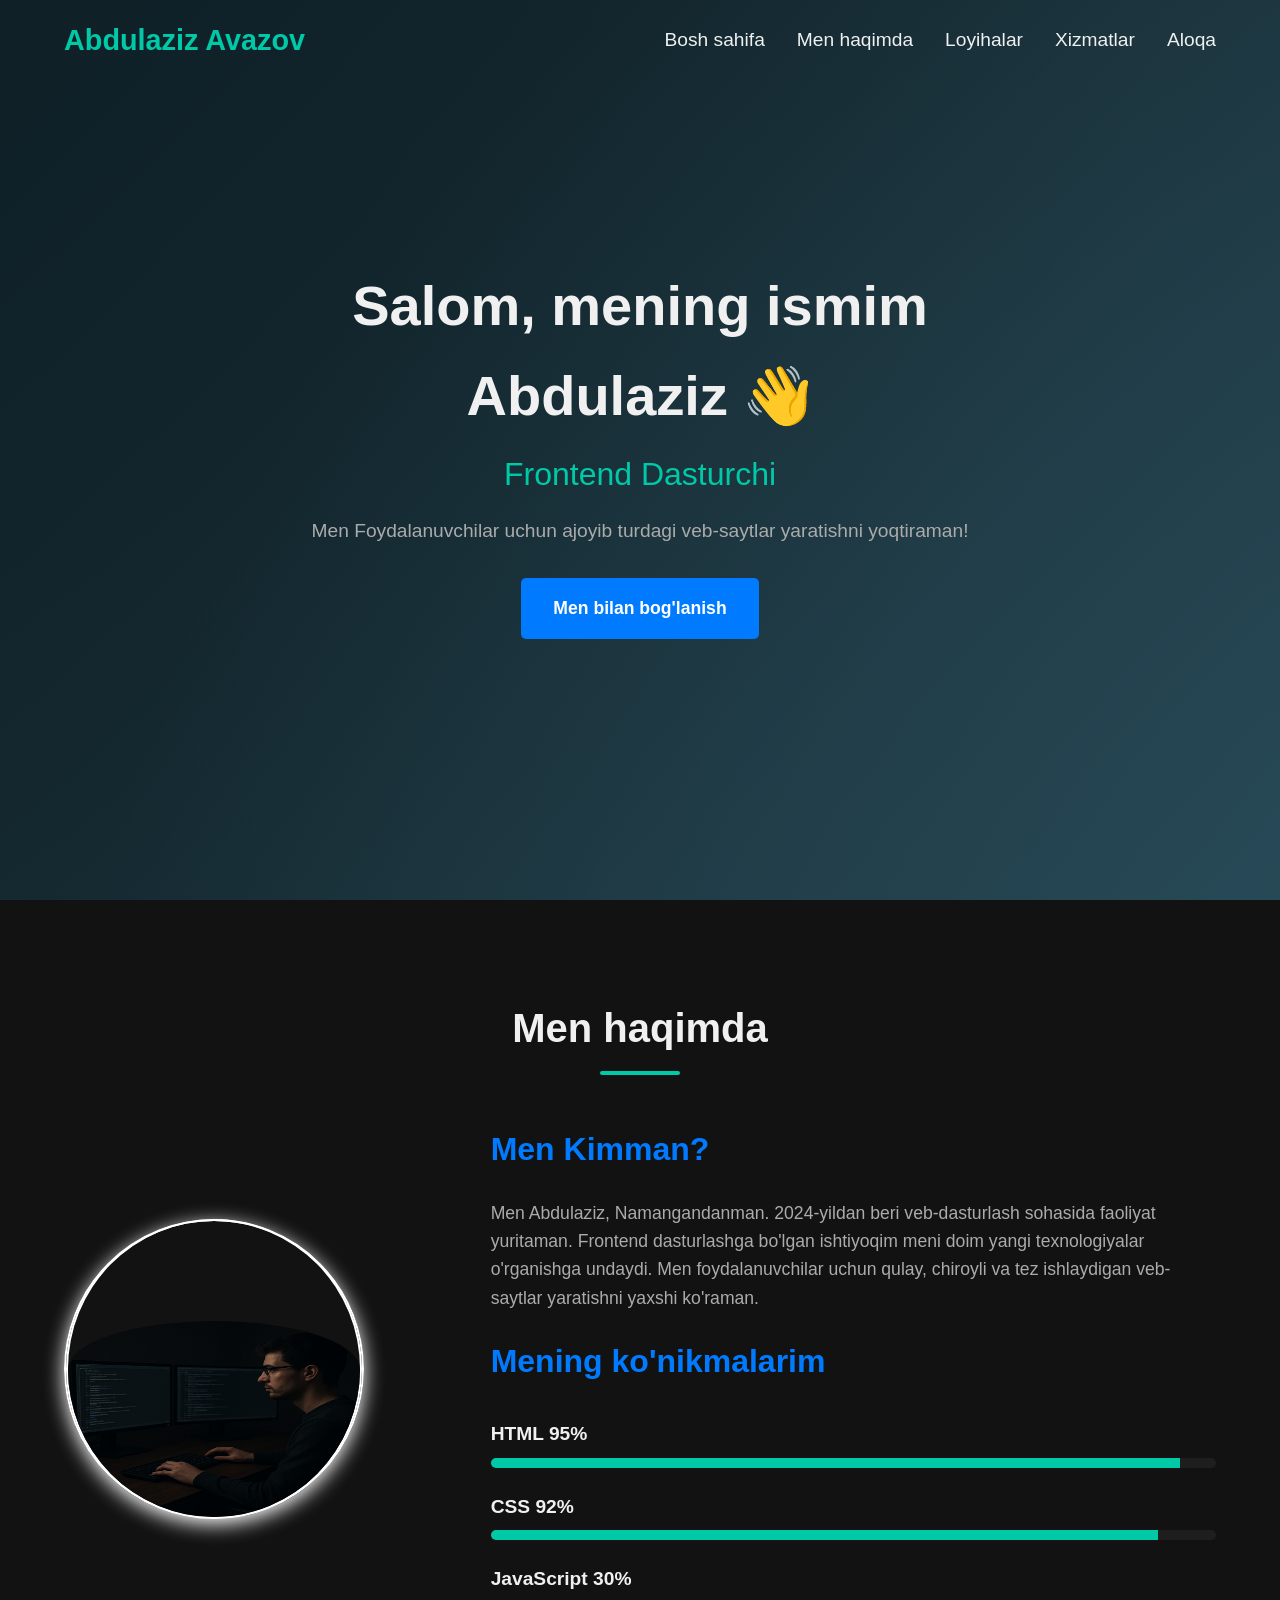
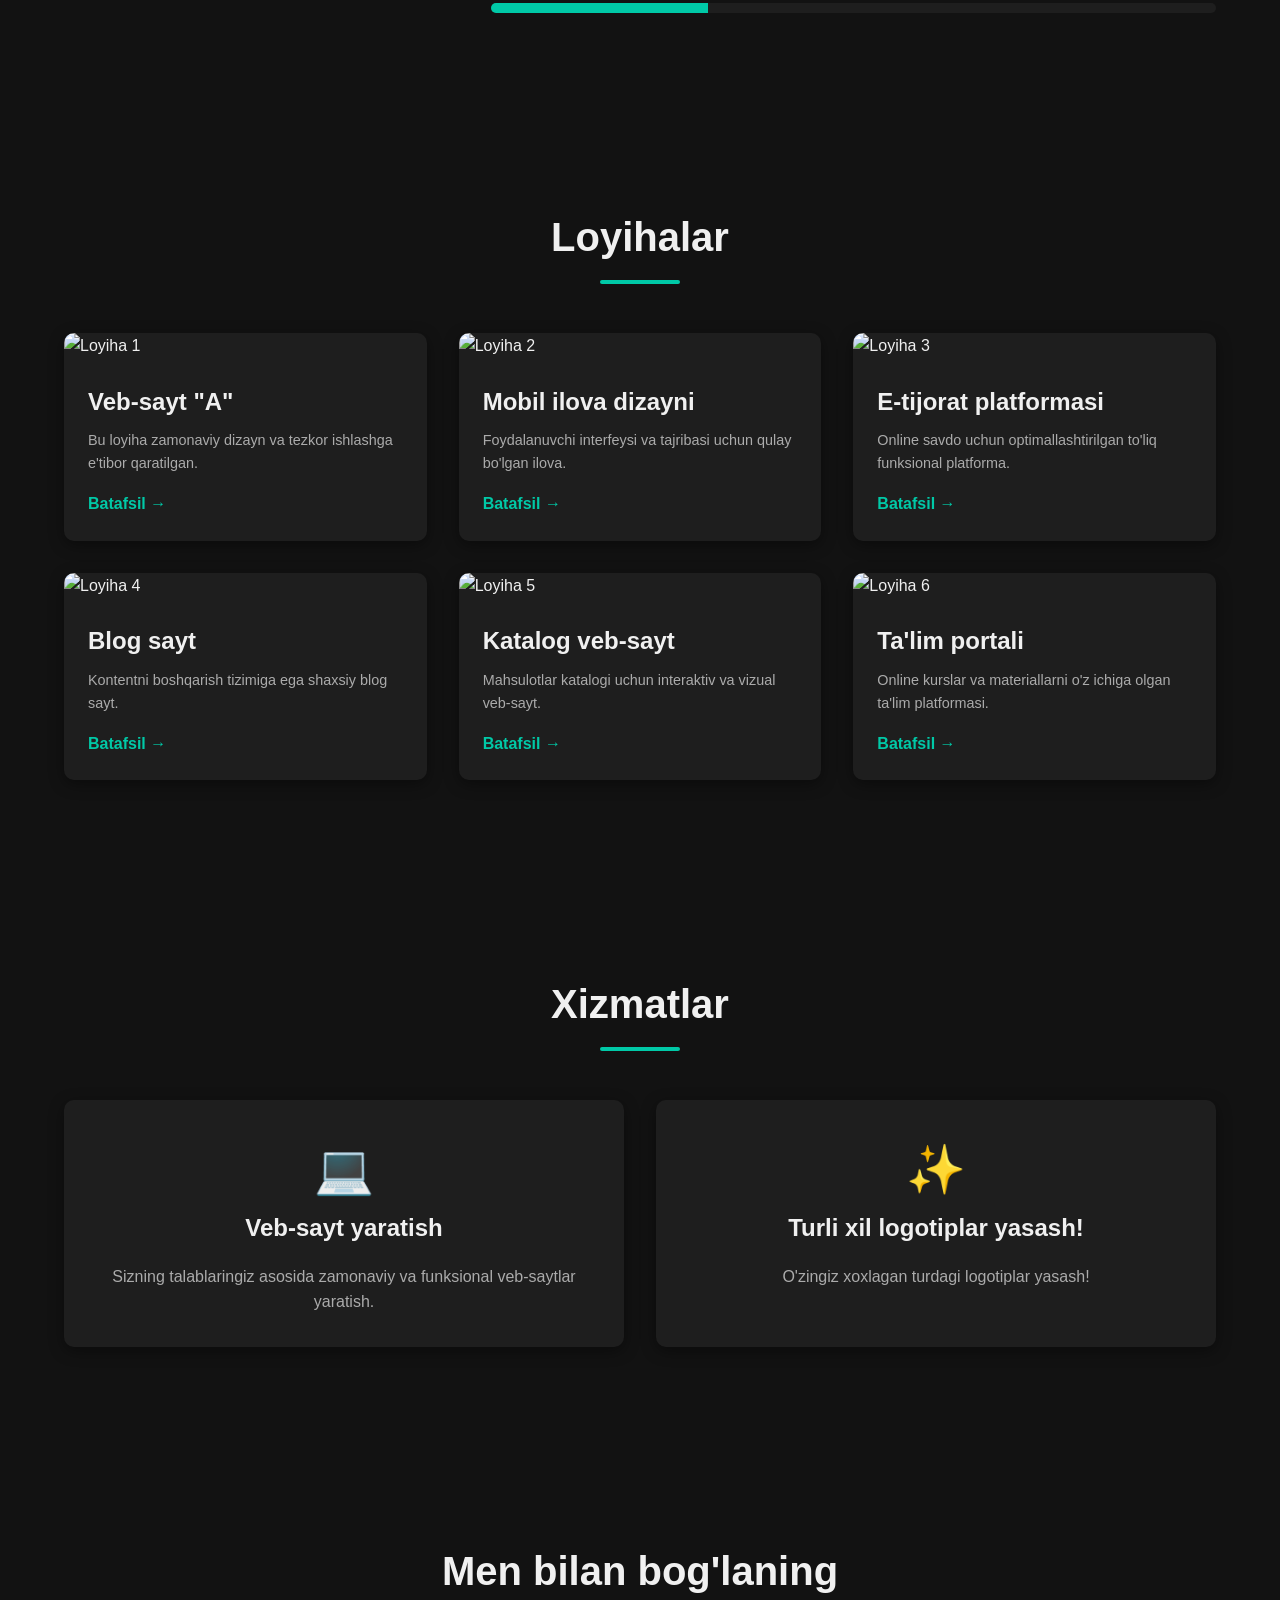
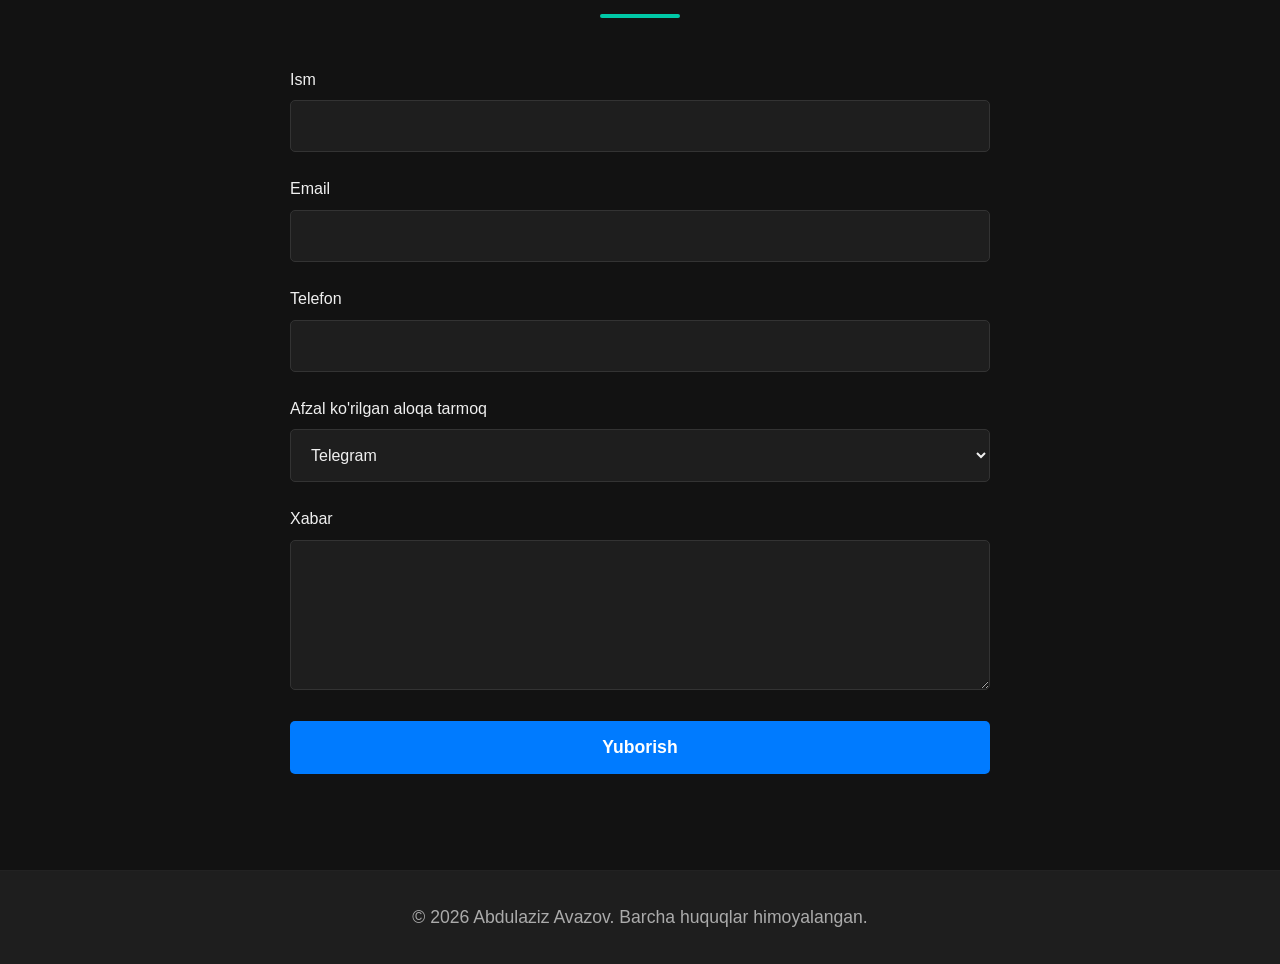
==== commit 7e885ec6: "portfolio" ====
--- a/index.html
+++ b/index.html
@@ -30,12 +30,12 @@
     </header>
 
     <main>
-        <section class="hero-section" id="hero">
-            <div class="hero-content fade-in-up">
+        <section class="first-win" id="hero">
+            <div class="hero-content frist-win-text">
                 <h1>Salom, mening ismim Abdulaziz 👋</h1>
                 <h2>Frontend Dasturchi</h2>
                 <p>Men Foydalanuvchilar uchun ajoyib turdagi veb-saytlar yaratishni yoqtiraman!</p>
-                <a href="#contact" class="hero-cta">Men bilan bog'lanish</a>
+                <a href="#contact" class="boglan">Men bilan bog'lanish</a>
             </div>
         </section>
 
@@ -44,7 +44,7 @@
                 <h2 class="section-title">Men haqimda</h2>
                 <div class="about-grid">
                     <div class="about-photo reveal-element">
-                        <img src="img/abdulaziz avazov.png" alt="Abdulaziz Rasmi">
+                        <img src="img/dasturchi.png" alt="Rasm">
                     </div>
                     <div class="about-text reveal-element">
                         <h3>Men Kimman?</h3>
--- a/style.css
+++ b/style.css
@@ -38,14 +38,14 @@
   padding: 0 1.5rem;
 }
 
-.fade-in-up {
+.first-win-text {
   opacity: 0;
   transform: translateY(20px);
   transition: opacity 0.6s ease-out, transform 0.6s ease-out;
   transition-delay: 0.2s;
 }
 
-.fade-in-up.is-visible {
+.first-win-text.is-visible {
   opacity: 1;
   transform: translateY(0);
 }
@@ -159,8 +159,7 @@
   transform: rotate(-45deg) translate(5px, -5px);
 }
 
-/* --- Hero Section --- */
-.hero-section {
+.first-win {
   height: 100vh;
   display: flex;
   align-items: center;
@@ -171,7 +170,7 @@
   background: linear-gradient(135deg, #0f2027 0%, #203a43 100%);
 }
 
-.hero-section::before {
+.first-win::before {
   content: "";
   position: absolute;
   top: -50%;
@@ -226,7 +225,7 @@
   margin-bottom: 2rem;
 }
 
-.hero-cta {
+.boglan {
   display: inline-block;
   background-color: #007bff;
   color: #fff;
@@ -237,12 +236,11 @@
   transition: transform 0.3s ease, background-color 0.3s ease;
 }
 
-.hero-cta:hover {
+.boglan:hover {
   transform: translateY(-3px);
   background-color: #0056b3;
 }
 
-/* --- Sections --- */
 section {
   padding: 6rem 0;
   position: relative;
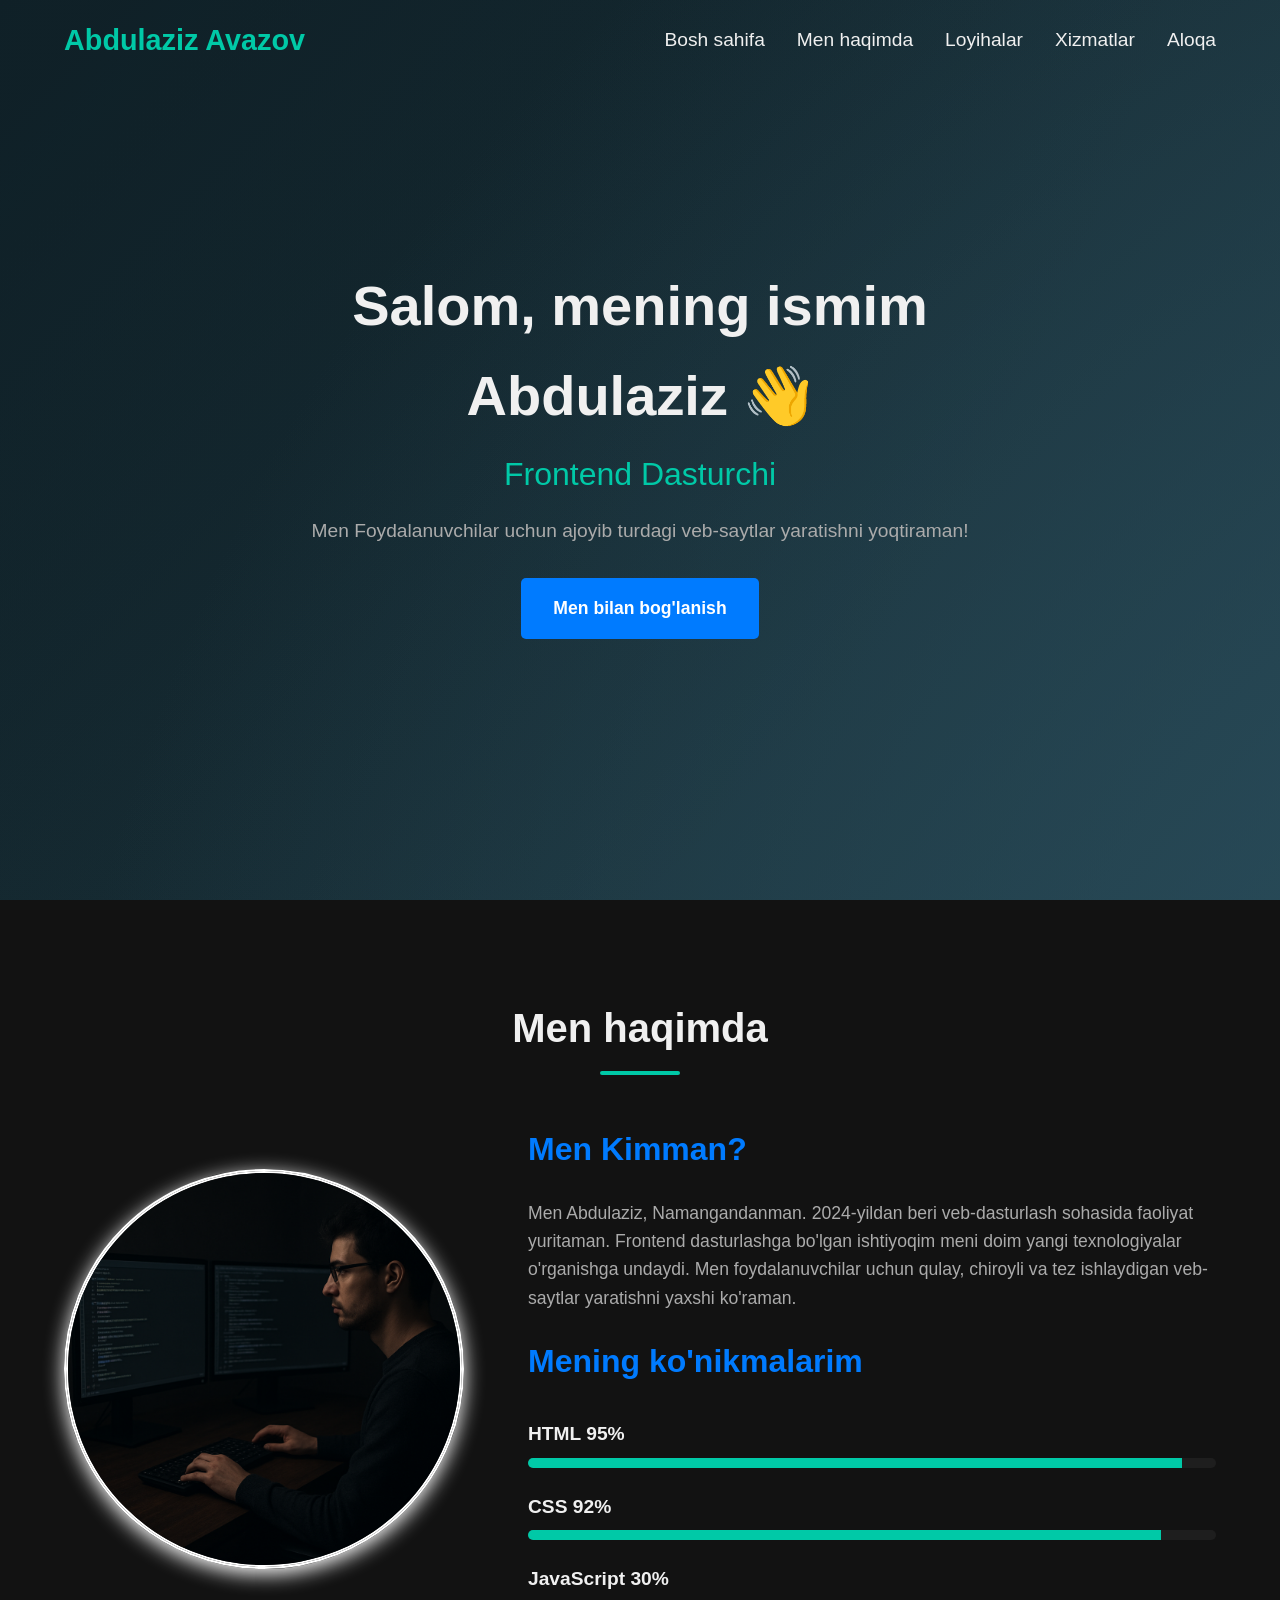
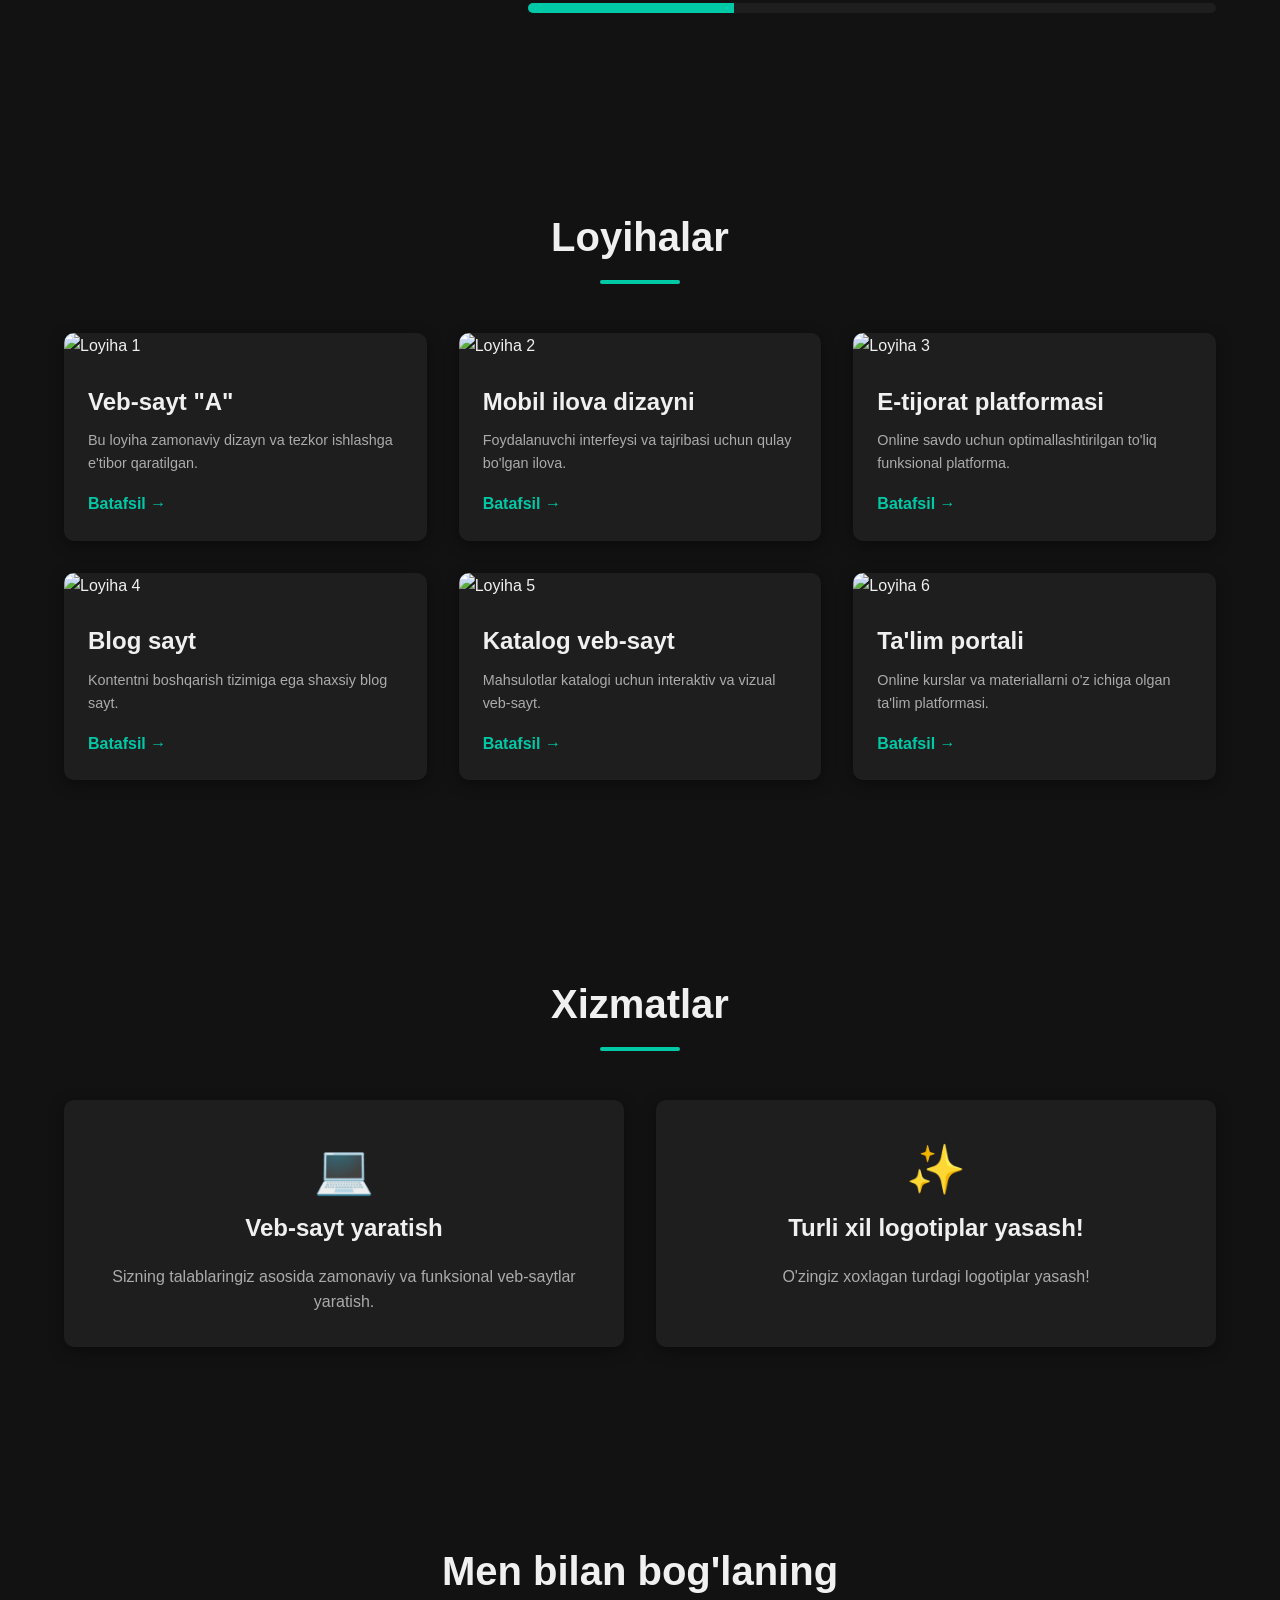
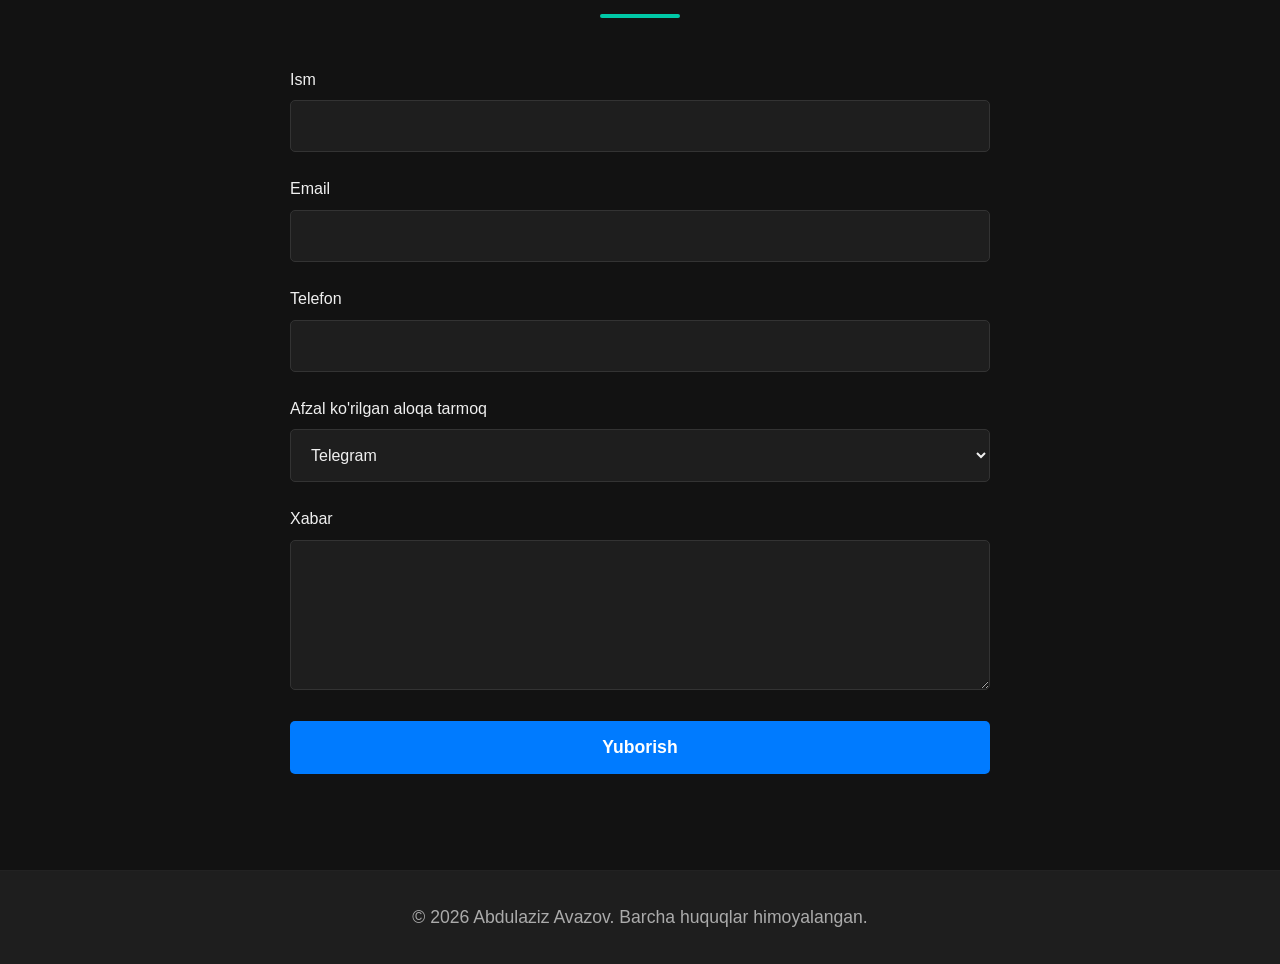
==== commit 9e3aaf6f: "portfolio" ====
--- a/index.html
+++ b/index.html
@@ -155,19 +155,25 @@
             <div class="container reveal-element">
                 <h2 class="section-title">Men bilan bog'laning</h2>
                 <div class="contact-content">
-                    <form class="contact-form" id="contactForm">
+                    <form name="contact" method="POST" data-netlify="true" class="contact-form" id="contactForm">
+                        <!-- Netlify form nomi uchun yashirin input -->
+                        <input type="hidden" name="form-name" value="contact">
+                    
                         <div class="form-group">
                             <label for="name">Ism</label>
                             <input type="text" id="name" name="name" required aria-label="Ismingiz">
                         </div>
+                    
                         <div class="form-group">
                             <label for="email">Email</label>
                             <input type="email" id="email" name="email" required aria-label="Elektron pochta manzilingiz">
                         </div>
+                    
                         <div class="form-group">
                             <label for="phone">Telefon</label>
                             <input type="tel" id="phone" name="phone" aria-label="Telefon raqamingiz">
                         </div>
+                    
                         <div class="form-group">
                             <label for="platform">Afzal ko'rilgan aloqa tarmoq</label>
                             <select id="platform" name="platform" aria-label="Afzal ko'rilgan aloqa tarmoq">
@@ -176,16 +182,20 @@
                                 <option value="instagram">Instagram</option>
                             </select>
                         </div>
+                    
                         <div class="form-group" id="instagramField" style="display: none;">
                             <label for="instagramNickname">Instagram Nickname</label>
                             <input type="text" id="instagramNickname" name="instagramNickname" aria-label="Instagram nicknamingiz">
                         </div>
+                    
                         <div class="form-group">
                             <label for="message">Xabar</label>
                             <textarea id="message" name="message" rows="5" required aria-label="Xabaringiz"></textarea>
                         </div>
+                    
                         <button type="submit">Yuborish</button>
                     </form>
+                    
                 </div>
             </div>
         </section>
--- a/style.css
+++ b/style.css
@@ -266,7 +266,6 @@
   border-radius: 2px;
 }
 
-/* --- About Section --- */
 .about-grid {
   display: grid;
   grid-template-columns: 1fr 2fr;
@@ -275,8 +274,8 @@
 }
 
 .about-photo{
-  width: 300px;
-  height: 300px;
+  width: 400px;
+  height: 400px;
   border: 2px solid white;
   box-shadow: 0 5px 20px white;
   border-radius: 50%;
@@ -286,12 +285,11 @@
 }
 
 .about-photo img {
-  width: 300px;
-  height: 300px;
+  width: 100%;
+  height: 100%;
   border-radius: 50%;
   border: 2px solid white;
   text-align: center;
-  padding-top: 100px;
 }
 
 .about-text h3 {
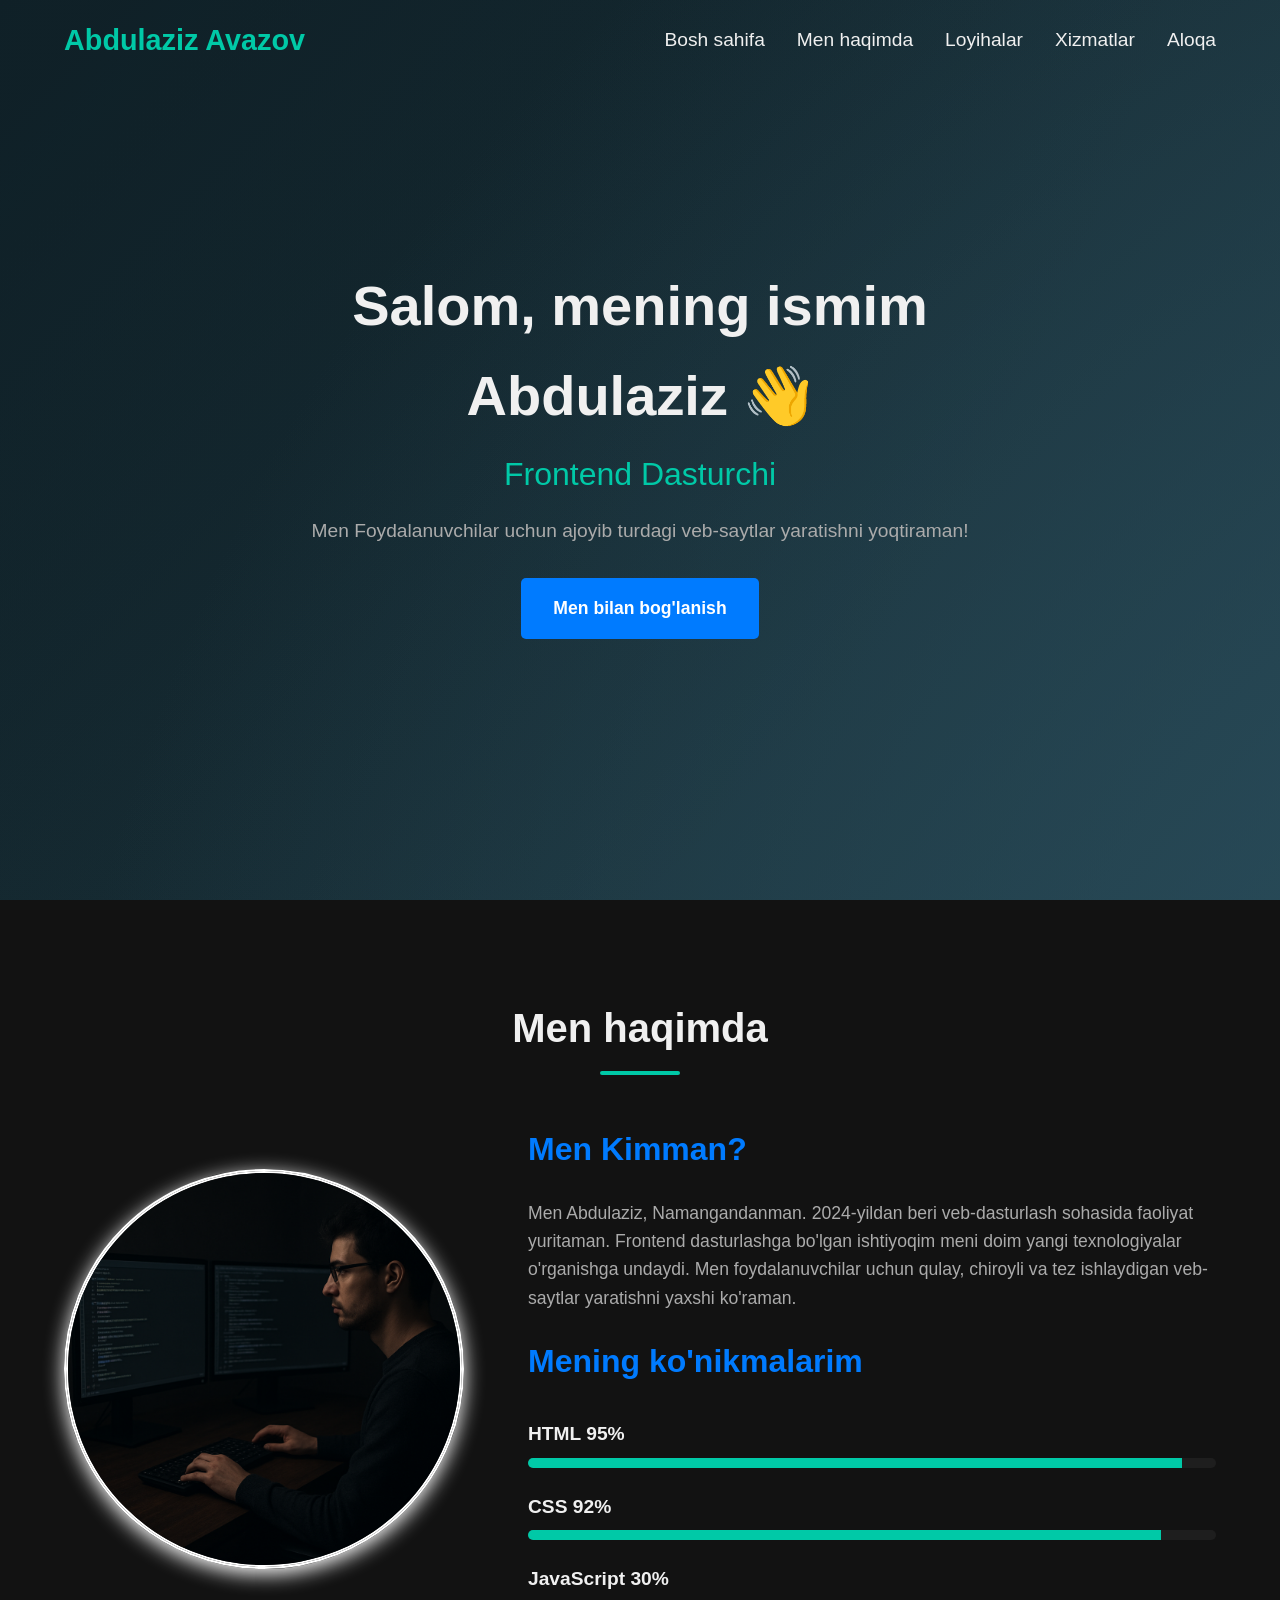
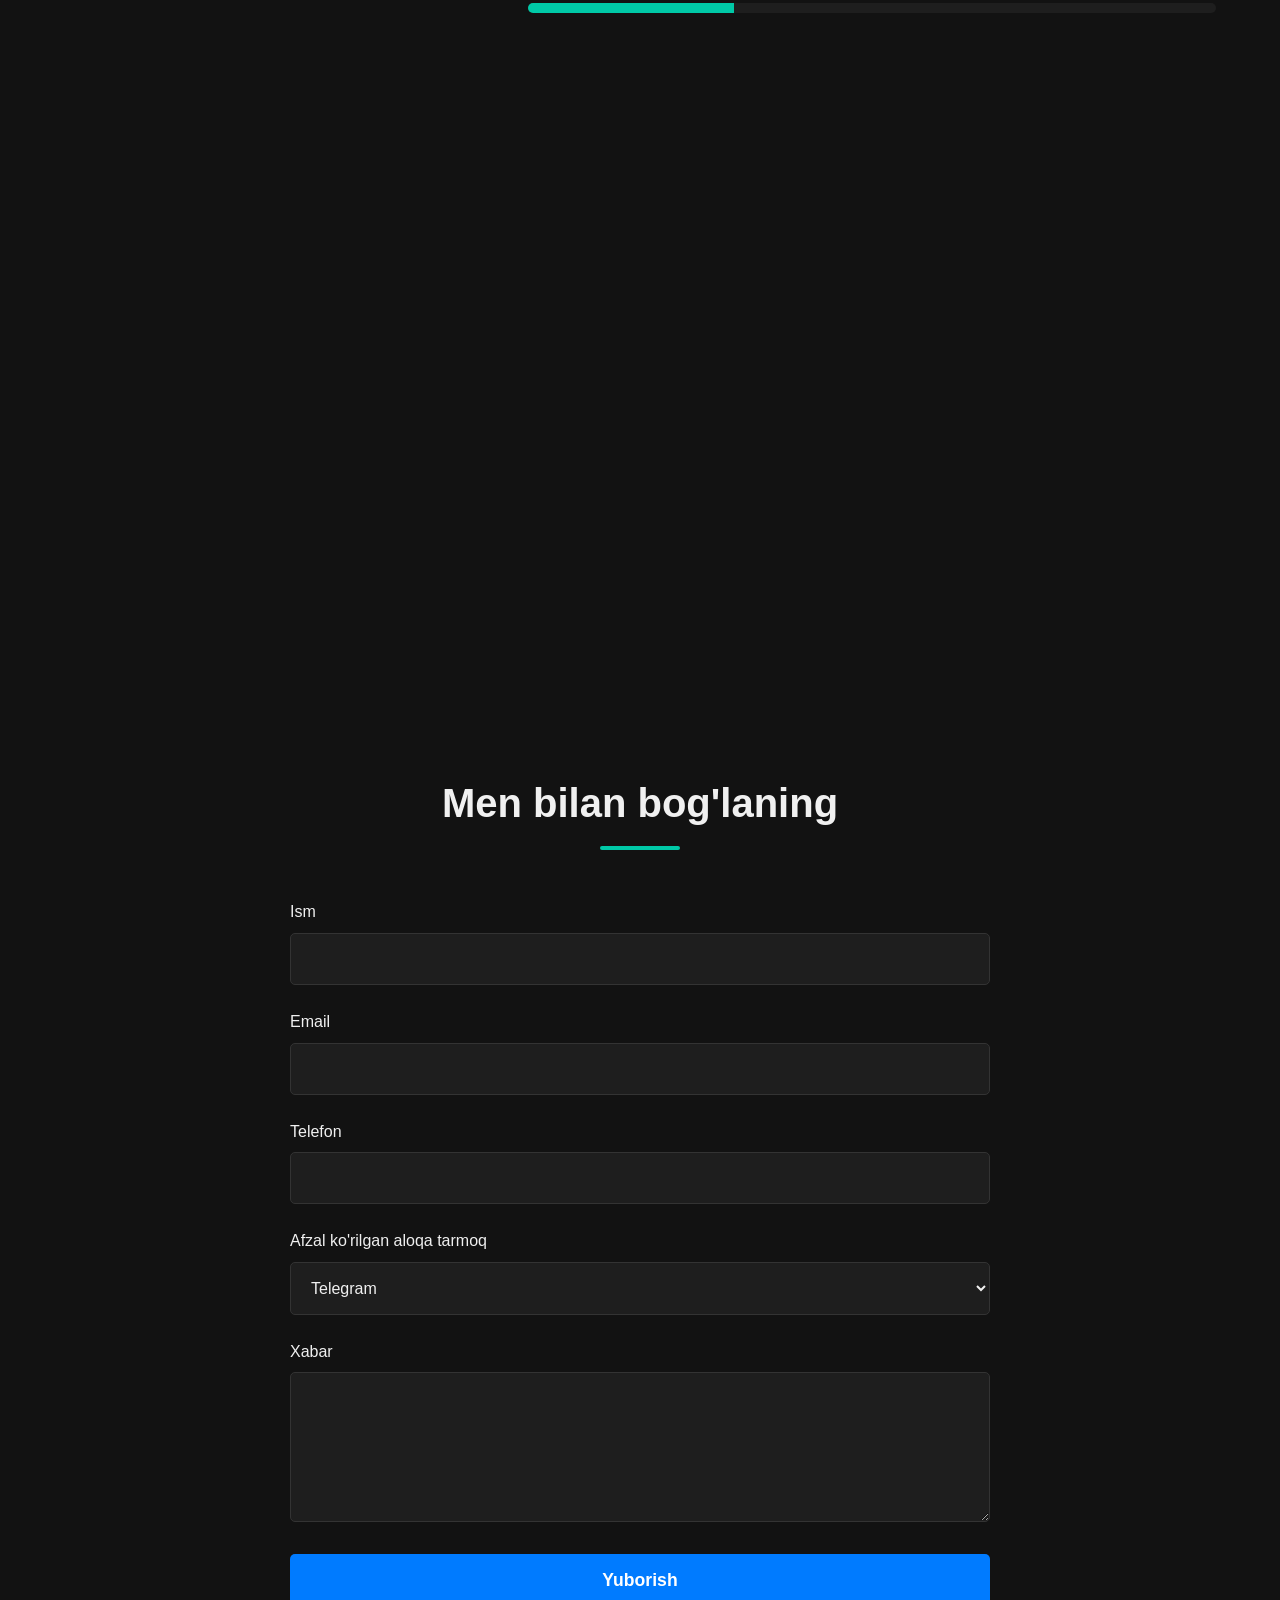
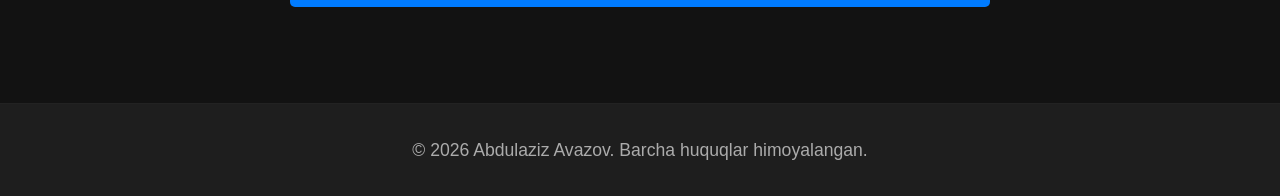
==== commit e9f8fe78: "mening portfolio saytim" ====
--- a/index.html
+++ b/index.html
@@ -77,7 +77,7 @@
             </div>
         </section>
 
-        <section id="projects">
+        <!-- <section id="projects">
             <div class="container reveal-element">
                 <h2 class="section-title">Loyihalar</h2>
                 <div class="projects-grid">
@@ -131,7 +131,7 @@
                     </div>
                 </div>
             </div>
-        </section>
+        </section> -->
 
         <section id="services">
             <div class="container reveal-element">
--- a/style.css
+++ b/style.css
@@ -344,7 +344,6 @@
   width: 30%;
 }
 
-/* --- Projects Section --- */
 .projects-grid {
   display: grid;
   grid-template-columns: repeat(auto-fit, minmax(300px, 1fr));
@@ -389,7 +388,6 @@
   font-weight: bold;
 }
 
-/* --- Services Section --- */
 .services-grid {
   display: grid;
   grid-template-columns: repeat(auto-fit, minmax(300px, 1fr));
@@ -424,7 +422,6 @@
   color: #ababab;
 }
 
-/* --- Contact Section --- */
 .contact-content {
   max-width: 700px;
   margin: 0 auto;
@@ -487,7 +484,6 @@
   transform: translateY(-2px);
 }
 
-/* --- Footer --- */
 .main-footer {
   background-color: #1e1e1e;
   padding: 2rem 0;
@@ -517,7 +513,6 @@
   font-size: 1.1rem;
 }
 
-/* --- Popups --- */
 .popup-container {
   position: fixed;
   top: 0;
@@ -579,7 +574,6 @@
   cursor: pointer;
 }
 
-/* --- Responsive Design --- */
 @media (max-width: 992px) {
   .about-grid {
     grid-template-columns: 1fr;
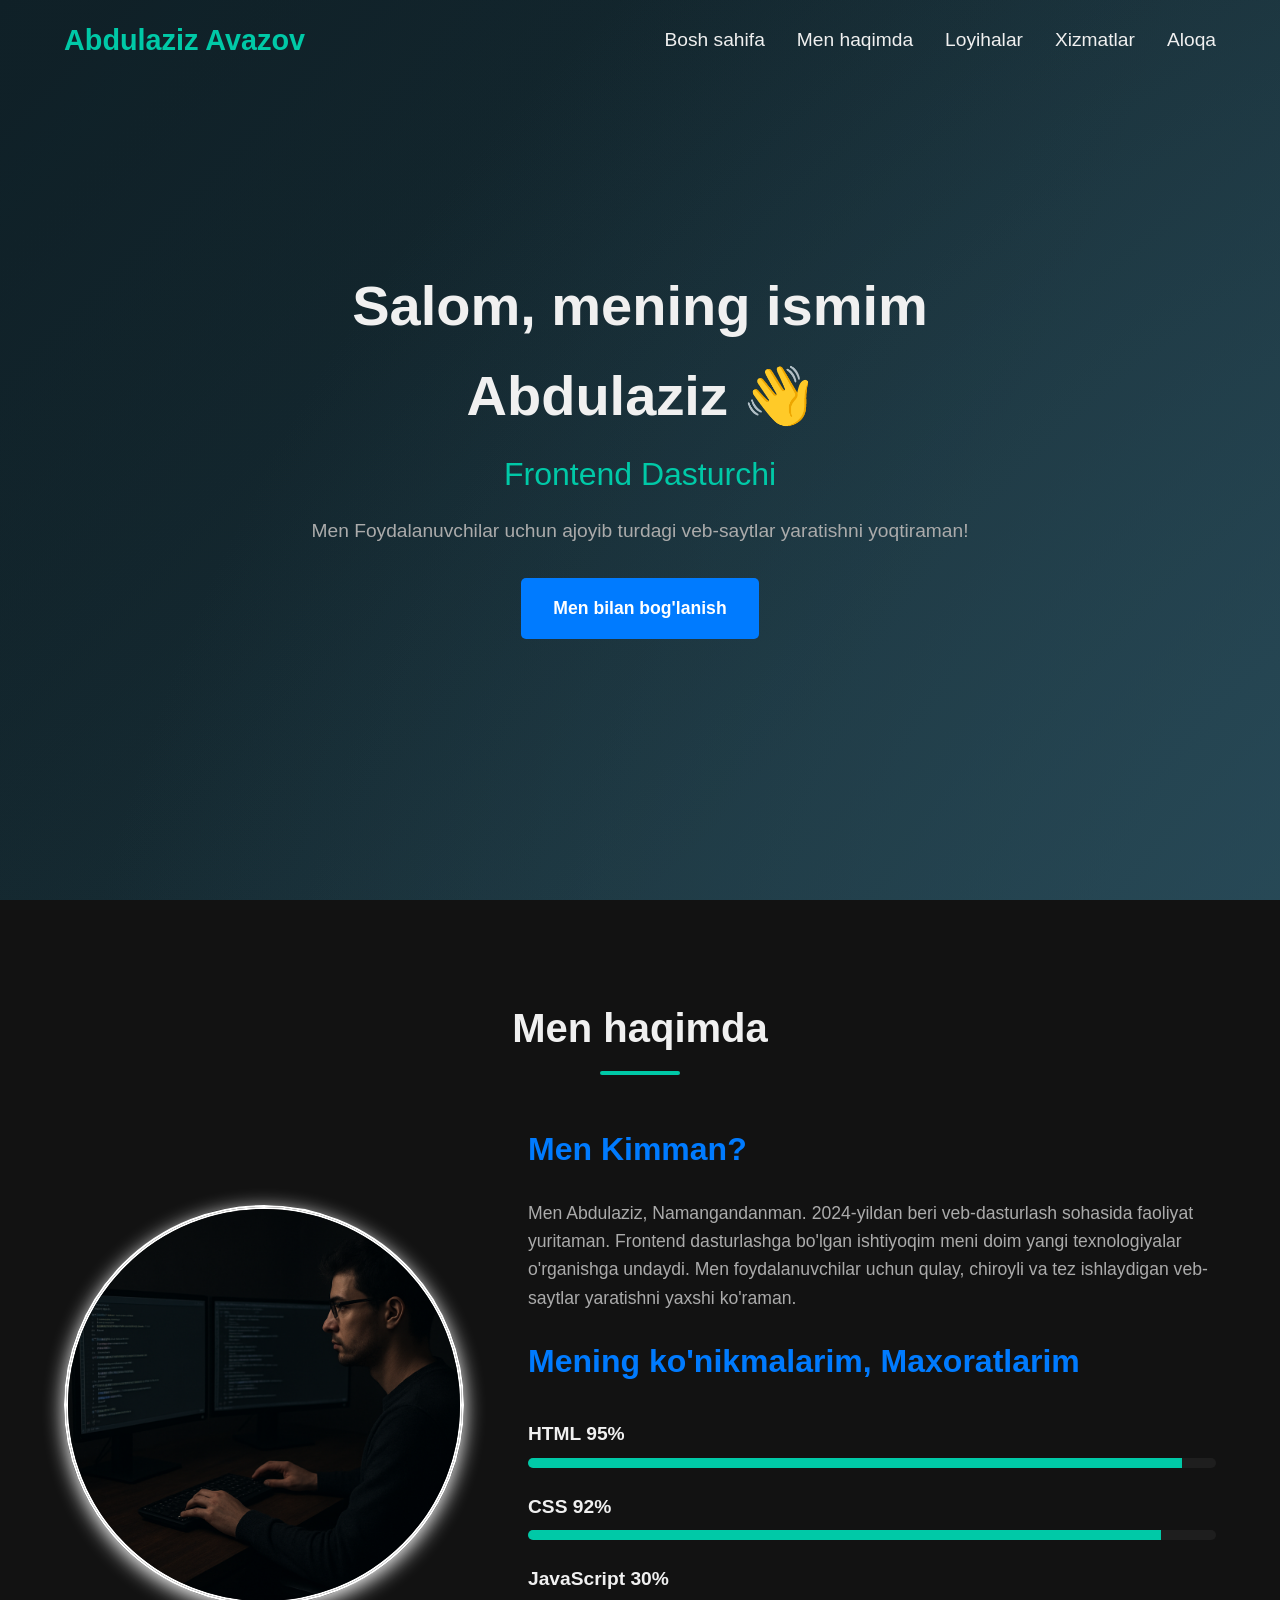
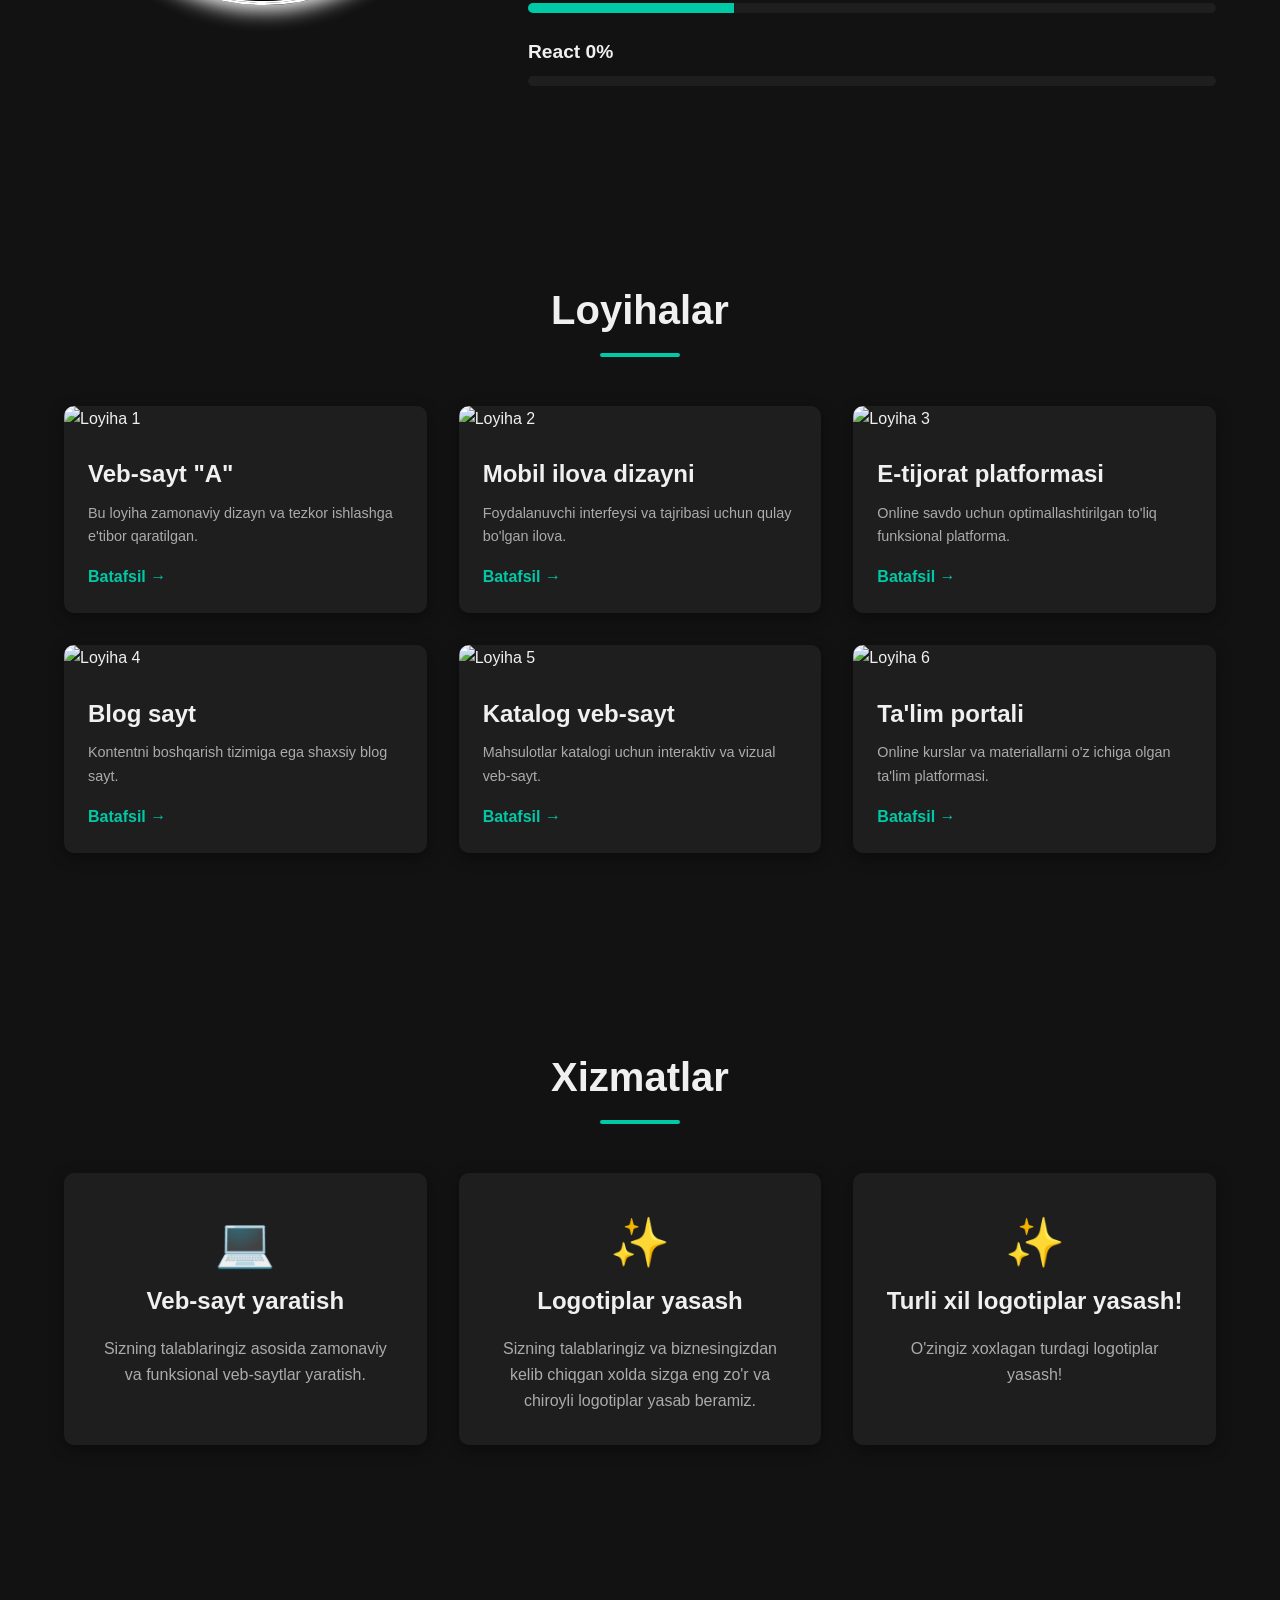
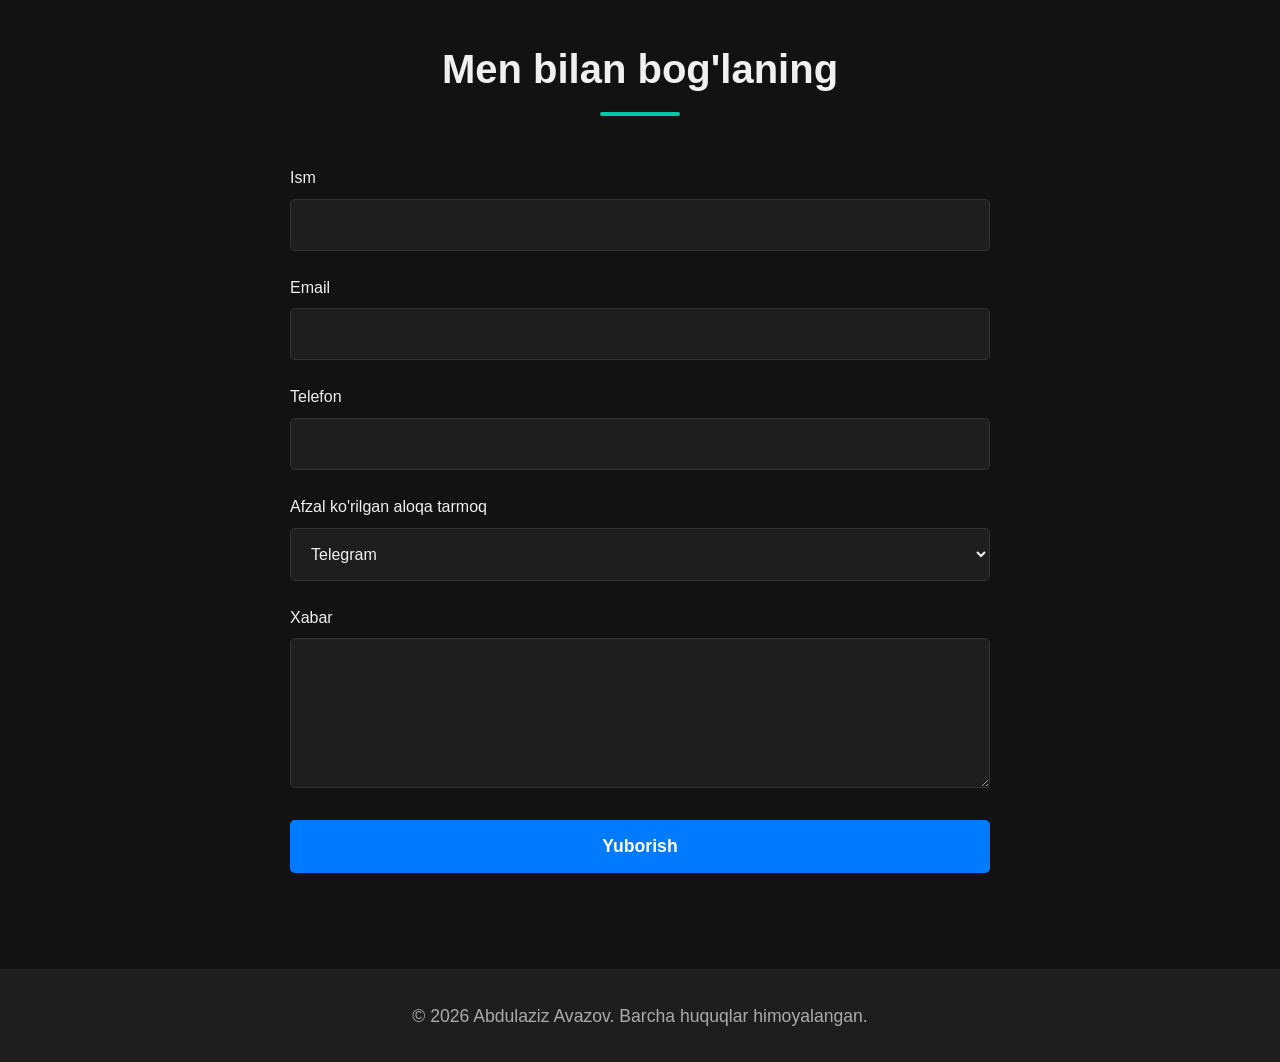
==== commit cdb58526: "myportfolio" ====
--- a/index.html
+++ b/index.html
@@ -1,11 +1,13 @@
 <!doctype html>
 <html lang="uz">
+
 <head>
     <meta charset="UTF-8">
     <meta name="viewport" content="width=device-width, initial-scale=1.0">
     <title>Abdulaziz Avazov | Portfolio</title>
     <link rel="stylesheet" href="style.css">
 </head>
+
 <body>
     <header class="main-header" id="nav">
         <div class="container nav-container">
@@ -49,9 +51,12 @@
                     <div class="about-text reveal-element">
                         <h3>Men Kimman?</h3>
                         <p>
-                            Men Abdulaziz, Namangandanman. 2024-yildan beri veb-dasturlash sohasida faoliyat yuritaman. Frontend dasturlashga bo'lgan ishtiyoqim meni doim yangi texnologiyalar o'rganishga undaydi. Men foydalanuvchilar uchun qulay, chiroyli va tez ishlaydigan veb-saytlar yaratishni yaxshi ko'raman.
+                            Men Abdulaziz, Namangandanman. 2024-yildan beri veb-dasturlash sohasida faoliyat yuritaman.
+                            Frontend dasturlashga bo'lgan ishtiyoqim meni doim yangi texnologiyalar o'rganishga undaydi.
+                            Men foydalanuvchilar uchun qulay, chiroyli va tez ishlaydigan veb-saytlar yaratishni yaxshi
+                            ko'raman.
                         </p>
-                        <h3>Mening ko'nikmalarim</h3>
+                        <h3>Mening ko'nikmalarim, Maxoratlarim</h3>
                         <div class="skills-list">
                             <div class="skill-item">
                                 <h4>HTML 95%</h4>
@@ -71,13 +76,19 @@
                                     <div class="skill-bar js-bar"></div>
                                 </div>
                             </div>
-                        </div>
-                    </div>
-                </div>
-            </div>
-        </section>
-
-        <!-- <section id="projects">
+                            <div class="skill-item">
+                                <h4>React 0%</h4>
+                                <div class="skill-bar-container">
+                                    <div class="skill-bar react-bar "></div>
+                                </div>
+                            </div>
+                        </div>
+                    </div>
+                </div>
+            </div>
+        </section>
+
+        <section id="projects">
             <div class="container reveal-element">
                 <h2 class="section-title">Loyihalar</h2>
                 <div class="projects-grid">
@@ -131,7 +142,7 @@
                     </div>
                 </div>
             </div>
-        </section> -->
+        </section>
 
         <section id="services">
             <div class="container reveal-element">
@@ -144,6 +155,12 @@
                     </div>
                     <div class="service-item reveal-element">
                         <span class="icon">✨</span>
+                        <h3>Logotiplar yasash</h3>
+                        <p>Sizning talablaringiz va biznesingizdan kelib chiqgan xolda sizga eng zo'r va chiroyli
+                            logotiplar yasab beramiz.</p>
+                    </div>
+                    <div class="service-item reveal-element">
+                        <span class="icon">✨</span>
                         <h3>Turli xil logotiplar yasash!</h3>
                         <p>O'zingiz xoxlagan turdagi logotiplar yasash!</p>
                     </div>
@@ -158,22 +175,23 @@
                     <form name="contact" method="POST" data-netlify="true" class="contact-form" id="contactForm">
                         <!-- Netlify form nomi uchun yashirin input -->
                         <input type="hidden" name="form-name" value="contact">
-                    
+
                         <div class="form-group">
                             <label for="name">Ism</label>
                             <input type="text" id="name" name="name" required aria-label="Ismingiz">
                         </div>
-                    
+
                         <div class="form-group">
                             <label for="email">Email</label>
-                            <input type="email" id="email" name="email" required aria-label="Elektron pochta manzilingiz">
-                        </div>
-                    
+                            <input type="email" id="email" name="email" required
+                                aria-label="Elektron pochta manzilingiz">
+                        </div>
+
                         <div class="form-group">
                             <label for="phone">Telefon</label>
                             <input type="tel" id="phone" name="phone" aria-label="Telefon raqamingiz">
                         </div>
-                    
+
                         <div class="form-group">
                             <label for="platform">Afzal ko'rilgan aloqa tarmoq</label>
                             <select id="platform" name="platform" aria-label="Afzal ko'rilgan aloqa tarmoq">
@@ -182,20 +200,21 @@
                                 <option value="instagram">Instagram</option>
                             </select>
                         </div>
-                    
+
                         <div class="form-group" id="instagramField" style="display: none;">
                             <label for="instagramNickname">Instagram Nickname</label>
-                            <input type="text" id="instagramNickname" name="instagramNickname" aria-label="Instagram nicknamingiz">
-                        </div>
-                    
+                            <input type="text" id="instagramNickname" name="instagramNickname"
+                                aria-label="Instagram nicknamingiz">
+                        </div>
+
                         <div class="form-group">
                             <label for="message">Xabar</label>
                             <textarea id="message" name="message" rows="5" required aria-label="Xabaringiz"></textarea>
                         </div>
-                    
+
                         <button type="submit">Yuborish</button>
                     </form>
-                    
+
                 </div>
             </div>
         </section>
@@ -203,7 +222,8 @@
 
     <footer class="main-footer">
         <div class="container">
-            <p class="copyright-text">© <span id="currentYear"></span> Abdulaziz Avazov. Barcha huquqlar himoyalangan.</p>
+            <p class="copyright-text">© <span id="currentYear"></span> Abdulaziz Avazov. Barcha huquqlar himoyalangan.
+            </p>
         </div>
     </footer>
 
@@ -216,4 +236,5 @@
     </div>
     <script src="script.js"></script>
 </body>
+
 </html>
